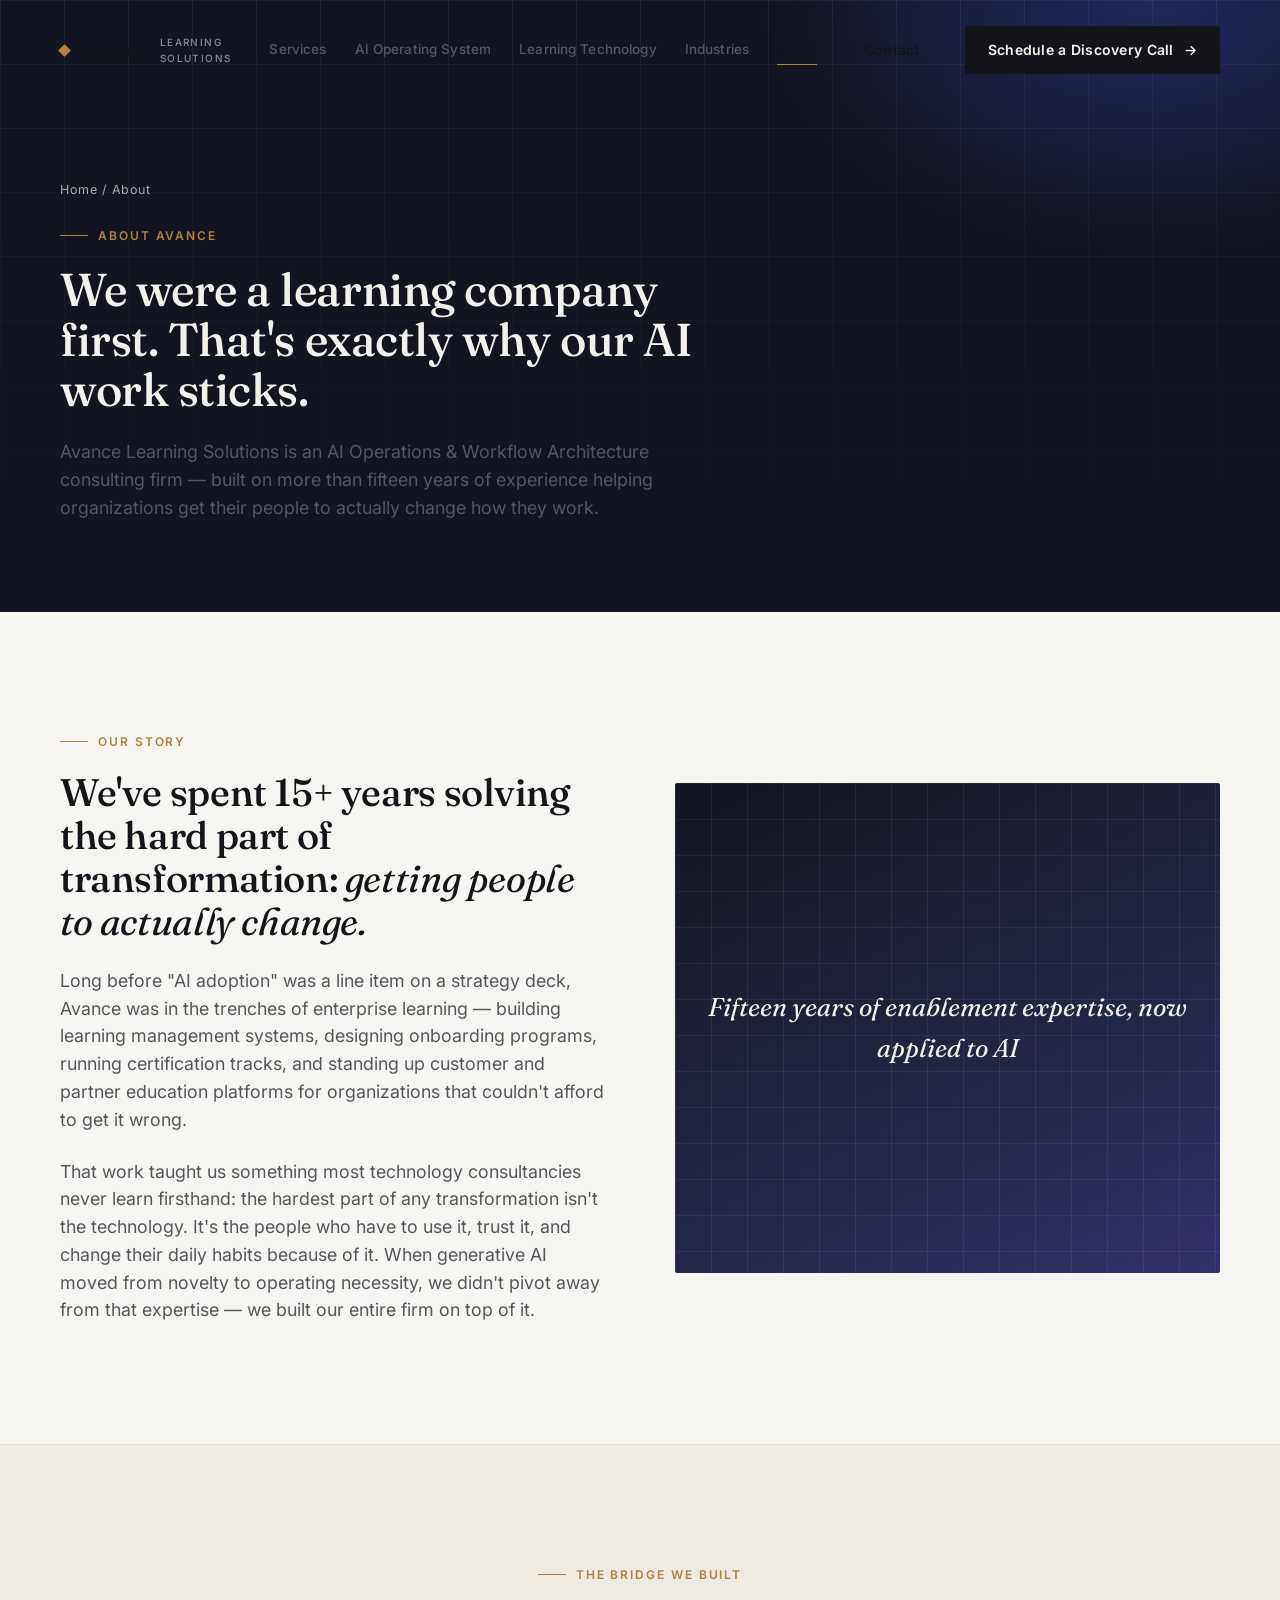
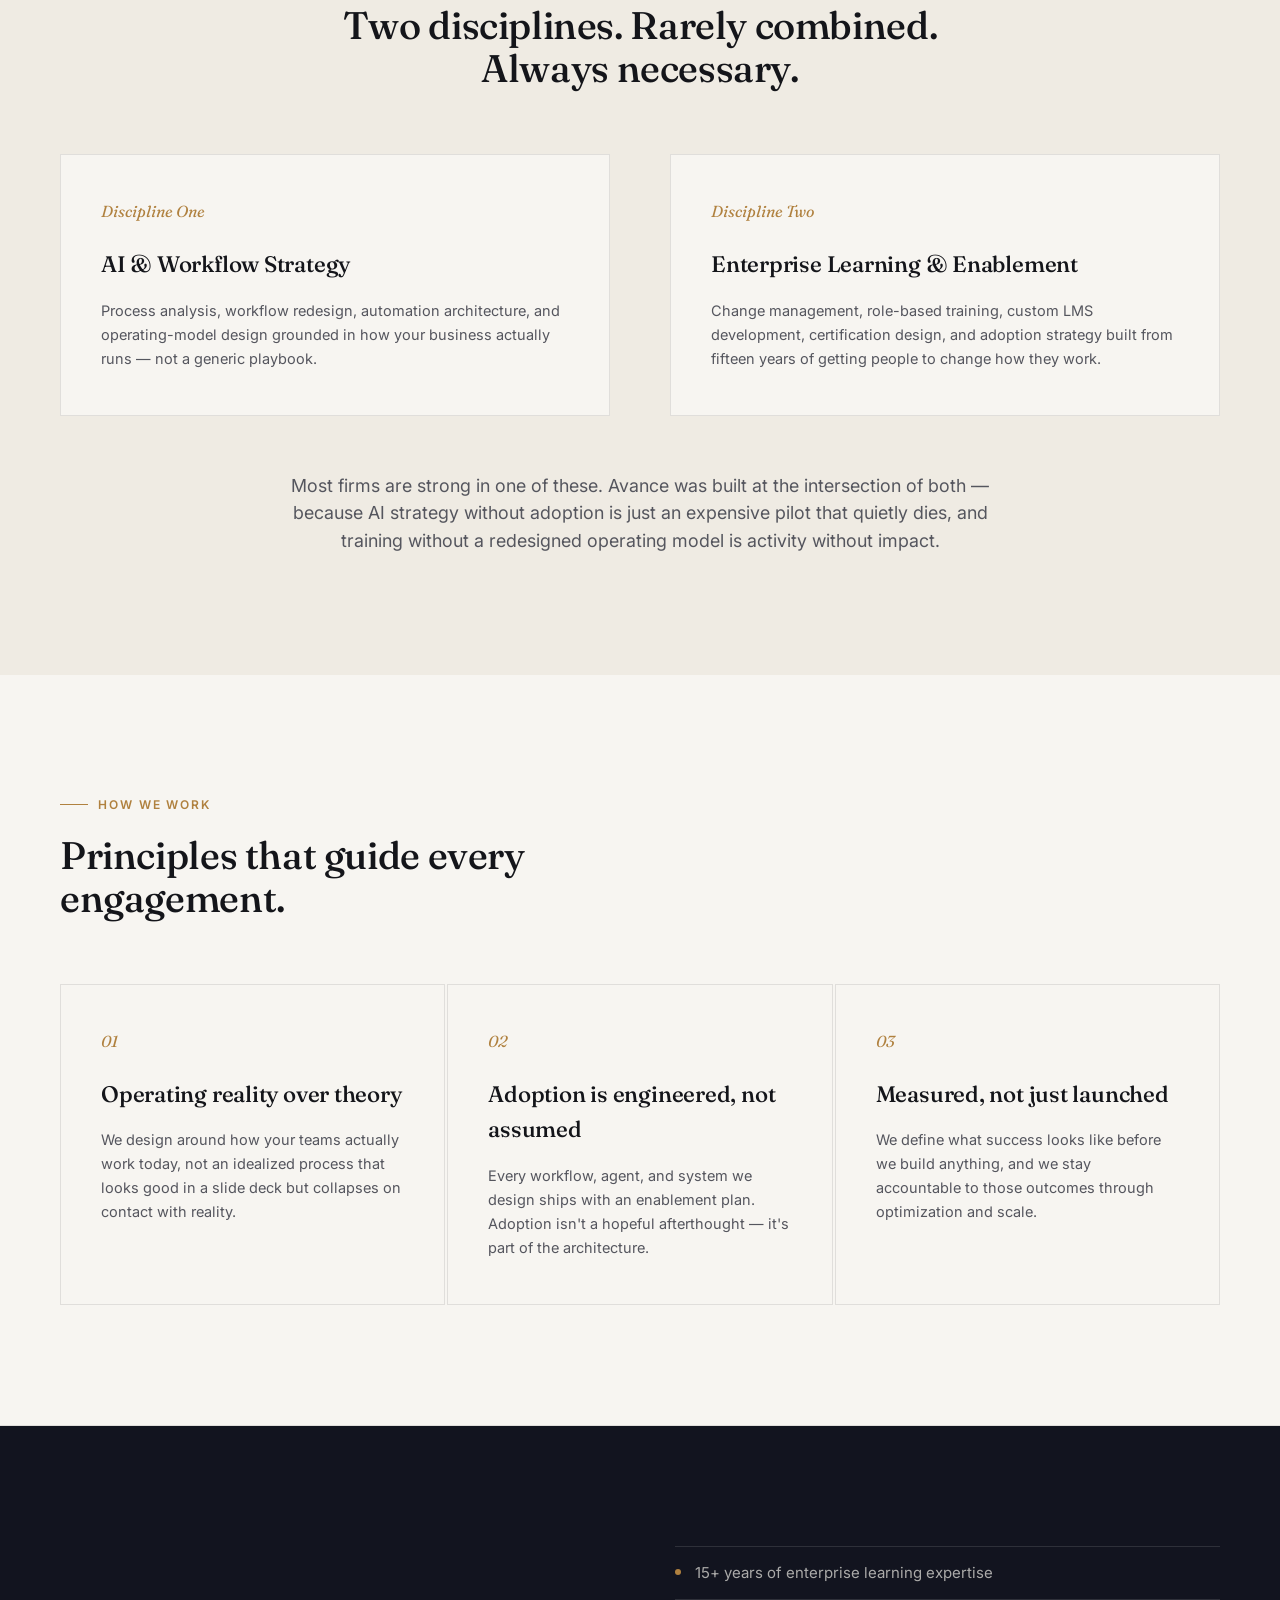
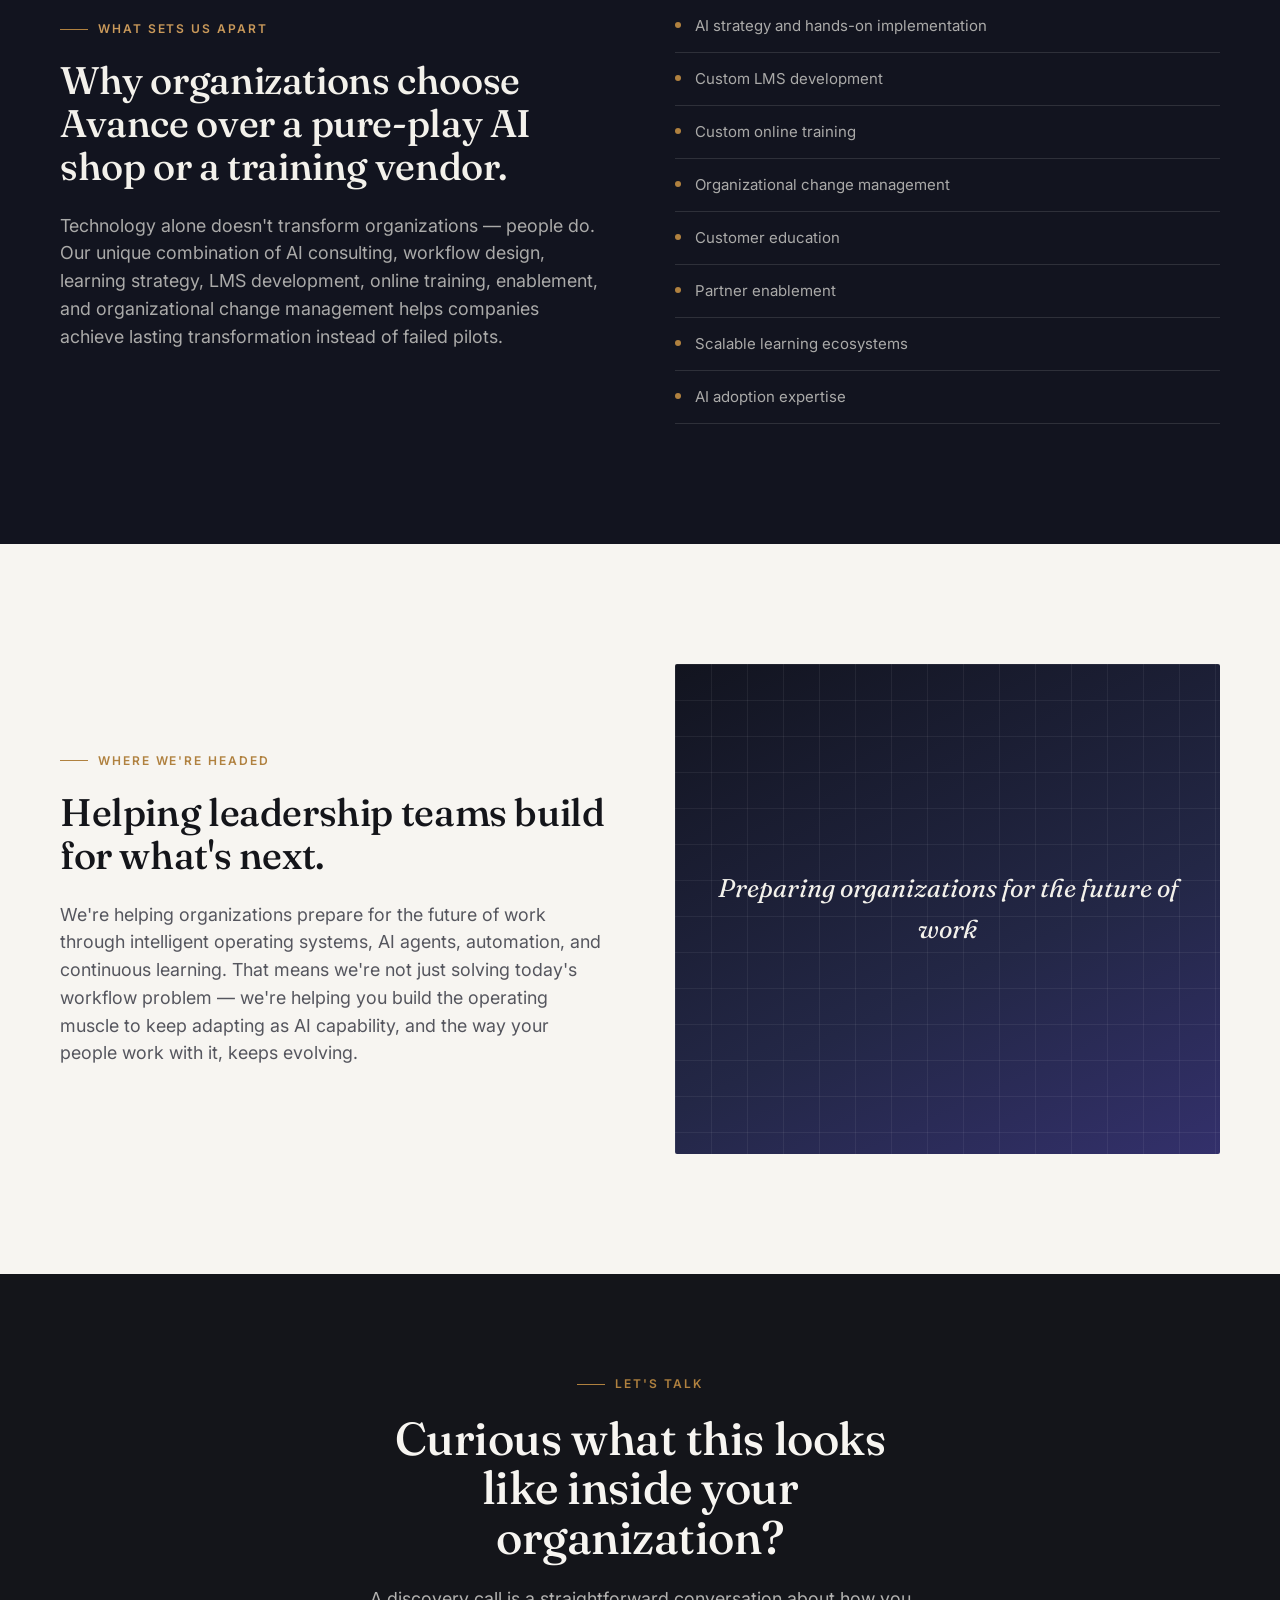
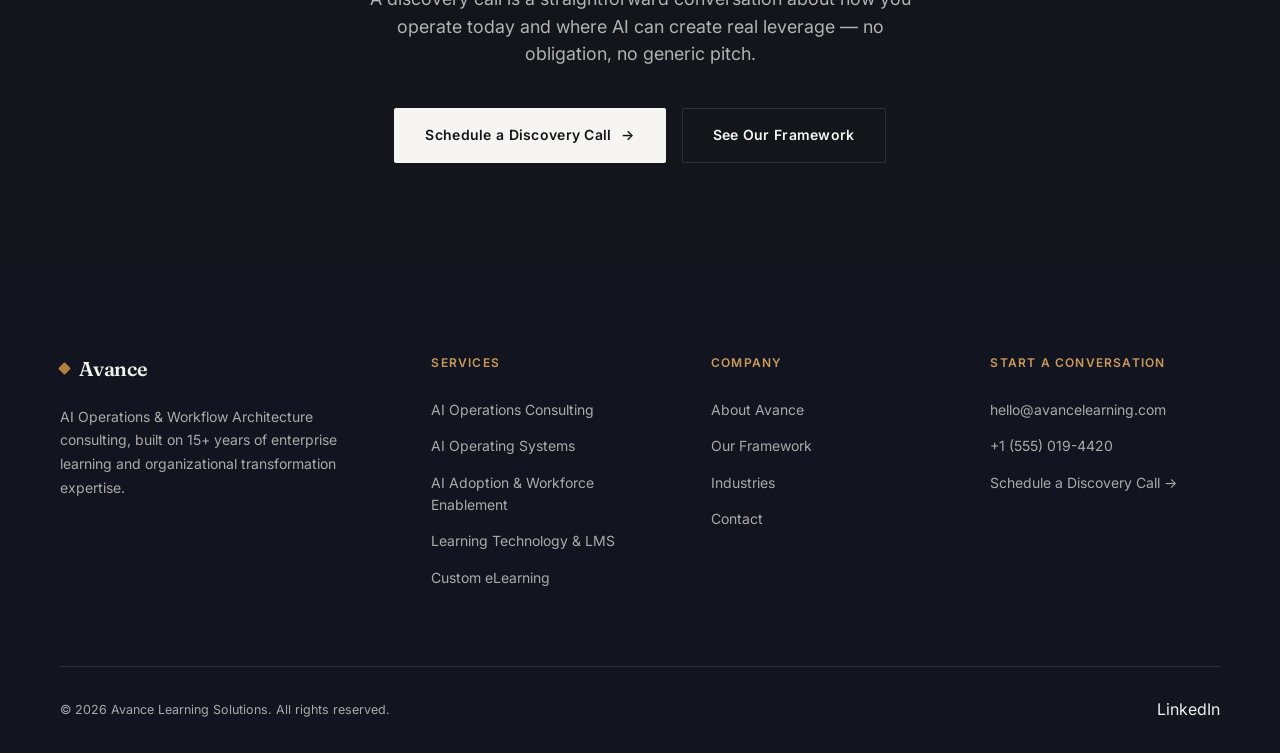
==== about.html @ 00c5527d "Add files via upload" ====
<head>
<meta charset="UTF-8">
<meta name="viewport" content="width=device-width, initial-scale=1.0">
<title>About Avance — AI Operations Built on 15+ Years of Enterprise Learning</title>
<meta name="description" content="Avance Learning Solutions was built at the intersection of AI strategy and enterprise learning. Learn why that combination matters, and how we work.">
<link rel="icon" href="assets/favicon.svg" type="image/svg+xml">
<link rel="stylesheet" href="css/style.css">
</head>
<body>

<header class="site-header">
  <div class="wrap header-row">
    <a href="index.html" class="logo"><span class="logo-mark"></span>Avance<span class="logo-sub">Learning Solutions</span></a>
    <nav class="main-nav">
      <a href="services.html">Services</a>
      <a href="ai-operating-system.html">AI Operating System</a>
      <a href="learning-technology-lms.html">Learning Technology</a>
      <a href="industries.html">Industries</a>
      <a href="about.html">About</a>
    </nav>
    <div class="header-actions">
      <a href="contact.html" class="btn btn-ghost">Contact</a>
      <a href="contact.html" class="btn btn-primary">Schedule a Discovery Call <span class="btn-arrow">→</span></a>
    </div>
    <button class="nav-toggle" aria-label="Menu"><span></span><span></span><span></span></button>
  </div>
</header>

<div class="mobile-nav">
  <nav>
    <a href="services.html">Services</a>
    <a href="ai-operating-system.html">AI Operating System</a>
    <a href="learning-technology-lms.html">Learning Technology</a>
    <a href="custom-elearning.html">Custom eLearning</a>
    <a href="industries.html">Industries</a>
    <a href="about.html">About</a>
    <a href="contact.html">Contact</a>
  </nav>
  <div class="cta-row">
    <a href="contact.html" class="btn btn-primary">Schedule a Discovery Call →</a>
  </div>
</div>

<main>

  <section class="page-hero">
    <div class="hero-grid"></div>
    <div class="wrap">
      <div class="breadcrumb"><a href="index.html">Home</a> / About</div>
      <div class="eyebrow">About Avance</div>
      <h1 class="type-h1">We were a learning company first. That's exactly why our AI work sticks.</h1>
      <p class="type-lead">Avance Learning Solutions is an AI Operations &amp; Workflow Architecture consulting firm — built on more than fifteen years of experience helping organizations get their people to actually change how they work.</p>
    </div>
  </section>

  <section class="section-pad">
    <div class="wrap">
      <div class="feature-row">
        <div data-reveal>
          <div class="eyebrow">Our Story</div>
          <h2 class="type-h2">We've spent 15+ years solving the hard part of transformation: <em>getting people to actually change.</em></h2>
          <p class="type-lead mt-24">Long before "AI adoption" was a line item on a strategy deck, Avance was in the trenches of enterprise learning — building learning management systems, designing onboarding programs, running certification tracks, and standing up customer and partner education platforms for organizations that couldn't afford to get it wrong.</p>
          <p class="type-lead mt-24">That work taught us something most technology consultancies never learn firsthand: the hardest part of any transformation isn't the technology. It's the people who have to use it, trust it, and change their daily habits because of it. When generative AI moved from novelty to operating necessity, we didn't pivot away from that expertise — we built our entire firm on top of it.</p>
        </div>
        <div data-reveal>
          <div class="fr-visual"><span class="fr-tag">Fifteen years of enablement expertise, now applied to AI</span></div>
        </div>
      </div>
    </div>
  </section>

  <hr class="divider">

  <section class="section-pad bg-alt">
    <div class="wrap">
      <div class="sec-head center mx-auto" data-reveal>
        <div class="eyebrow" style="justify-content:center;">The Bridge We Built</div>
        <h2 class="type-h2">Two disciplines. Rarely combined. Always necessary.</h2>
      </div>
      <div class="grid-2" data-reveal>
        <div class="service-card">
          <div class="card-num">Discipline One</div>
          <h3>AI &amp; Workflow Strategy</h3>
          <p>Process analysis, workflow redesign, automation architecture, and operating-model design grounded in how your business actually runs — not a generic playbook.</p>
        </div>
        <div class="service-card">
          <div class="card-num">Discipline Two</div>
          <h3>Enterprise Learning &amp; Enablement</h3>
          <p>Change management, role-based training, custom LMS development, certification design, and adoption strategy built from fifteen years of getting people to change how they work.</p>
        </div>
      </div>
      <p class="type-lead center mx-auto mt-56 max-64" data-reveal>Most firms are strong in one of these. Avance was built at the intersection of both — because AI strategy without adoption is just an expensive pilot that quietly dies, and training without a redesigned operating model is activity without impact.</p>
    </div>
  </section>

  <section class="section-pad">
    <div class="wrap">
      <div class="sec-head" data-reveal>
        <div class="eyebrow">How We Work</div>
        <h2 class="type-h2">Principles that guide every engagement.</h2>
      </div>
      <div class="grid-3" data-reveal-group>
        <div class="service-card" data-reveal><div class="card-num">01</div><h3>Operating reality over theory</h3><p>We design around how your teams actually work today, not an idealized process that looks good in a slide deck but collapses on contact with reality.</p></div>
        <div class="service-card" data-reveal><div class="card-num">02</div><h3>Adoption is engineered, not assumed</h3><p>Every workflow, agent, and system we design ships with an enablement plan. Adoption isn't a hopeful afterthought — it's part of the architecture.</p></div>
        <div class="service-card" data-reveal><div class="card-num">03</div><h3>Measured, not just launched</h3><p>We define what success looks like before we build anything, and we stay accountable to those outcomes through optimization and scale.</p></div>
      </div>
    </div>
  </section>

  <hr class="divider">

  <section class="section-pad bg-navy on-navy">
    <div class="wrap">
      <div class="feature-row">
        <div data-reveal>
          <div class="eyebrow">What Sets Us Apart</div>
          <h2 class="type-h2">Why organizations choose Avance over a pure-play AI shop or a training vendor.</h2>
          <p class="type-lead mt-24">Technology alone doesn't transform organizations — people do. Our unique combination of AI consulting, workflow design, learning strategy, LMS development, online training, enablement, and organizational change management helps companies achieve lasting transformation instead of failed pilots.</p>
        </div>
        <div data-reveal>
          <ul class="check-list">
            <li><span class="dot"></span>15+ years of enterprise learning expertise</li>
            <li><span class="dot"></span>AI strategy and hands-on implementation</li>
            <li><span class="dot"></span>Custom LMS development</li>
            <li><span class="dot"></span>Custom online training</li>
            <li><span class="dot"></span>Organizational change management</li>
            <li><span class="dot"></span>Customer education</li>
            <li><span class="dot"></span>Partner enablement</li>
            <li><span class="dot"></span>Scalable learning ecosystems</li>
            <li><span class="dot"></span>AI adoption expertise</li>
          </ul>
        </div>
      </div>
    </div>
  </section>

  <section class="section-pad">
    <div class="wrap">
      <div class="feature-row reverse">
        <div class="fr-visual" data-reveal><span class="fr-tag">Preparing organizations for the future of work</span></div>
        <div data-reveal>
          <div class="eyebrow">Where We're Headed</div>
          <h2 class="type-h2">Helping leadership teams build for what's next.</h2>
          <p class="type-lead mt-24">We're helping organizations prepare for the future of work through intelligent operating systems, AI agents, automation, and continuous learning. That means we're not just solving today's workflow problem — we're helping you build the operating muscle to keep adapting as AI capability, and the way your people work with it, keeps evolving.</p>
        </div>
      </div>
    </div>
  </section>

  <section class="cta-band" data-reveal>
    <div class="wrap">
      <div class="eyebrow" style="justify-content:center;">Let's Talk</div>
      <h2 class="type-h1">Curious what this looks like inside your organization?</h2>
      <p class="type-lead">A discovery call is a straightforward conversation about how you operate today and where AI can create real leverage — no obligation, no generic pitch.</p>
      <div class="cta-row">
        <a href="contact.html" class="btn btn-primary">Schedule a Discovery Call <span class="btn-arrow">→</span></a>
        <a href="ai-operating-system.html" class="btn btn-ghost">See Our Framework</a>
      </div>
    </div>
  </section>

</main>

<footer class="site-footer">
  <div class="wrap">
    <div class="footer-top">
      <div class="footer-brand">
        <a href="index.html" class="logo"><span class="logo-mark"></span>Avance</a>
        <p>AI Operations &amp; Workflow Architecture consulting, built on 15+ years of enterprise learning and organizational transformation expertise.</p>
      </div>
      <div class="footer-col">
        <h4>Services</h4>
        <a href="services.html#ai-operations">AI Operations Consulting</a>
        <a href="ai-operating-system.html">AI Operating Systems</a>
        <a href="services.html#adoption">AI Adoption &amp; Workforce Enablement</a>
        <a href="learning-technology-lms.html">Learning Technology &amp; LMS</a>
        <a href="custom-elearning.html">Custom eLearning</a>
      </div>
      <div class="footer-col">
        <h4>Company</h4>
        <a href="about.html">About Avance</a>
        <a href="ai-operating-system.html">Our Framework</a>
        <a href="industries.html">Industries</a>
        <a href="contact.html">Contact</a>
      </div>
      <div class="footer-col">
        <h4>Start a Conversation</h4>
        <p>hello@avancelearning.com</p>
        <p>+1 (555) 019-4420</p>
        <a href="contact.html">Schedule a Discovery Call →</a>
      </div>
    </div>
    <div class="footer-bottom">
      <span>© <span data-year></span> Avance Learning Solutions. All rights reserved.</span>
      <div class="footer-social">
        <a href="#">LinkedIn</a>
      </div>
    </div>
  </div>
</footer>
<script src="js/main.js"></script>
</body>
</html>
---- css/style.css ----
/* ===========================================================
   AVANCE LEARNING SOLUTIONS — Design System
   =========================================================== */

@import url('https://fonts.googleapis.com/css2?family=Fraunces:ital,opsz,wght@0,9..144,300;0,9..144,400;0,9..144,500;0,9..144,600;1,9..144,400;1,9..144,500&family=Inter:wght@300;400;500;600;700;800&display=swap');

:root{
  --paper:#F7F5F1;
  --paper-alt:#EFEBE3;
  --paper-line: rgba(20,21,26,0.10);
  --ink:#14151A;
  --ink-soft:#55565E;
  --ink-faint:#8A8B92;
  --navy:#12141F;
  --navy-alt:#1A1D2C;
  --navy-line: rgba(247,245,241,0.12);
  --accent:#3A4EE0;
  --accent-soft:#E7E9FB;
  --gold:#B0813F;
  --gold-bright:#C9995A;
  --on-navy:#F3F1EB;
  --on-navy-soft: rgba(243,241,235,0.68);
  --radius:2px;
  --container: 1240px;
  --ease: cubic-bezier(.16,.8,.24,1);
}

*,*::before,*::after{ box-sizing:border-box; }
html{ scroll-behavior:smooth; }
body{
  margin:0;
  background:var(--paper);
  color:var(--ink);
  font-family:'Inter',-apple-system,BlinkMacSystemFont,sans-serif;
  font-weight:400;
  line-height:1.6;
  -webkit-font-smoothing:antialiased;
  overflow-x:hidden;
}
img{ max-width:100%; display:block; }
a{ color:inherit; text-decoration:none; }
ul{ margin:0; padding:0; list-style:none; }
h1,h2,h3,h4{ margin:0; font-family:'Fraunces',serif; font-weight:500; letter-spacing:-0.01em; color:var(--ink); }
p{ margin:0; }
button{ font-family:inherit; cursor:pointer; }

.on-navy h1, .on-navy h2, .on-navy h3, .on-navy p, .on-navy span, .on-navy li { color: var(--on-navy); }

/* ---------- Layout helpers ---------- */
.wrap{
  max-width:var(--container);
  margin:0 auto;
  padding:0 40px;
}
section{ position:relative; }
.section-pad{ padding:120px 0; }
.section-pad-sm{ padding:80px 0; }
@media(max-width:900px){
  .wrap{ padding:0 24px; }
  .section-pad{ padding:80px 0; }
  .section-pad-sm{ padding:56px 0; }
}

.bg-navy{ background:var(--navy); color:var(--on-navy); }
.bg-alt{ background:var(--paper-alt); }

.eyebrow{
  display:inline-flex;
  align-items:center;
  gap:10px;
  font-size:12px;
  font-weight:600;
  letter-spacing:0.16em;
  text-transform:uppercase;
  color:var(--gold);
  margin-bottom:20px;
}
.eyebrow::before{
  content:'';
  width:28px;
  height:1px;
  background:var(--gold);
}
.on-navy .eyebrow{ color:var(--gold-bright); }

.type-hero{ font-size:clamp(2.6rem, 5.4vw, 5.1rem); line-height:1.04; font-weight:500; letter-spacing:-0.02em; }
.type-h1{ font-size:clamp(2.2rem, 3.6vw, 3.6rem); line-height:1.08; }
.type-h2{ font-size:clamp(1.9rem, 3vw, 2.9rem); line-height:1.12; }
.type-h3{ font-size:clamp(1.3rem, 1.7vw, 1.6rem); line-height:1.25; }
.type-lead{ font-size:clamp(1.1rem, 1.4vw, 1.35rem); line-height:1.55; color:var(--ink-soft); font-weight:400; }
.on-navy .type-lead{ color:var(--on-navy-soft); }
em, .italic{ font-style:italic; font-family:'Fraunces',serif; font-weight:400; }

.max-56{ max-width:56ch; }
.max-64{ max-width:64ch; }
.max-72{ max-width:72ch; }

/* ---------- Buttons ---------- */
.btn{
  display:inline-flex;
  align-items:center;
  gap:10px;
  padding:15px 30px;
  font-size:14px;
  font-weight:600;
  letter-spacing:0.02em;
  border-radius:var(--radius);
  border:1px solid transparent;
  transition:all .35s var(--ease);
  white-space:nowrap;
}
.btn-primary{ background:var(--ink); color:var(--paper); }
.btn-primary:hover{ background:var(--accent); transform:translateY(-2px); }
.on-navy .btn-primary{ background:var(--on-navy); color:var(--navy); }
.on-navy .btn-primary:hover{ background:var(--gold-bright); color:var(--navy); }

.btn-ghost{ background:transparent; border:1px solid var(--paper-line); color:var(--ink); }
.btn-ghost:hover{ border-color:var(--ink); transform:translateY(-2px); }
.on-navy .btn-ghost{ border-color:var(--navy-line); color:var(--on-navy); }
.on-navy .btn-ghost:hover{ border-color:var(--on-navy); }

.btn-arrow{ transition:transform .35s var(--ease); }
.btn:hover .btn-arrow{ transform:translateX(4px); }

.cta-row{ display:flex; gap:16px; flex-wrap:wrap; align-items:center; }

/* ---------- Header ---------- */
.site-header{
  position:fixed; top:0; left:0; right:0; z-index:1100;
  padding:26px 0;
  transition:all .4s var(--ease);
  border-bottom:1px solid transparent;
}
.site-header.is-scrolled{
  padding:16px 0;
  background:rgba(247,245,241,0.86);
  backdrop-filter:blur(14px);
  -webkit-backdrop-filter:blur(14px);
  border-bottom:1px solid var(--paper-line);
}
.header-row{ display:flex; align-items:center; justify-content:space-between; gap:24px; }
.logo{ display:flex; align-items:center; gap:10px; font-family:'Fraunces',serif; font-size:20px; font-weight:600; letter-spacing:-0.01em; }
.logo-mark{ width:9px; height:9px; background:var(--gold); border-radius:1px; transform:rotate(45deg); flex:none; }
.logo-sub{ font-family:'Inter',sans-serif; font-weight:500; font-size:10px; letter-spacing:0.14em; text-transform:uppercase; color:var(--ink-faint); margin-left:2px; }

.main-nav{ display:flex; align-items:center; gap:28px; }
.main-nav a{ font-size:13.5px; font-weight:500; color:var(--ink-soft); letter-spacing:0.01em; position:relative; padding:4px 0; white-space:nowrap; }
.main-nav a:hover, .main-nav a.active{ color:var(--ink); }
.main-nav a::after{
  content:''; position:absolute; left:0; right:0; bottom:0; height:1px; background:var(--gold);
  transform:scaleX(0); transform-origin:right; transition:transform .3s var(--ease);
}
.main-nav a:hover::after, .main-nav a.active::after{ transform:scaleX(1); transform-origin:left; }
.header-actions{ display:flex; align-items:center; gap:22px; }
.header-actions .btn{ padding:12px 22px; }

.nav-toggle{ display:none; flex-direction:column; gap:5px; background:none; border:none; padding:8px; position:relative; z-index:1100; }
.nav-toggle span{ width:22px; height:1.5px; background:var(--ink); transition:all .3s var(--ease); }
.nav-toggle.is-active span:nth-child(1){ transform:translateY(6.5px) rotate(45deg); }
.nav-toggle.is-active span:nth-child(2){ opacity:0; }
.nav-toggle.is-active span:nth-child(3){ transform:translateY(-6.5px) rotate(-45deg); }

.mobile-nav{
  position:fixed; inset:0; background:var(--paper); z-index:1050;
  display:flex; flex-direction:column; justify-content:flex-start; padding:110px 40px 40px;
  overflow-y:auto;
  transform:translateY(-100%); transition:transform .45s var(--ease);
}
.mobile-nav.is-open{ transform:translateY(0); }
.mobile-nav nav{ display:flex; flex-direction:column; }
.mobile-nav a{ display:block; font-family:'Fraunces',serif; font-size:1.9rem; padding:14px 0; border-bottom:1px solid var(--paper-line); }
.mobile-nav .cta-row{ margin-top:30px; }
.mobile-nav .cta-row .btn{ white-space:normal; width:100%; justify-content:center; text-align:center; }

@media(max-width:960px){
  .main-nav, .header-actions{ display:none; }
  .nav-toggle{ display:flex; }
}

/* ---------- Hero ---------- */
.hero{
  background:var(--navy);
  color:var(--on-navy);
  padding:200px 0 130px;
  position:relative;
  overflow:hidden;
}
.hero::before{
  content:'';
  position:absolute; inset:0;
  background:
    radial-gradient(700px 500px at 85% -10%, rgba(58,78,224,0.35), transparent 60%),
    radial-gradient(600px 400px at 10% 110%, rgba(176,129,63,0.20), transparent 60%);
  pointer-events:none;
}
.hero-grid{
  position:absolute; inset:0; opacity:0.5;
  background-image:linear-gradient(var(--navy-line) 1px, transparent 1px), linear-gradient(90deg, var(--navy-line) 1px, transparent 1px);
  background-size:64px 64px;
  mask-image:linear-gradient(to bottom, black, transparent 85%);
  pointer-events:none;
}
.hero-inner{ position:relative; z-index:2; }
.hero h1{ color:var(--on-navy); max-width:16ch; }
.hero .type-lead{ margin-top:28px; max-width:58ch; }
.hero .cta-row{ margin-top:44px; }

.hero-stats{
  margin-top:100px;
  display:grid;
  grid-template-columns:repeat(4,1fr);
  border-top:1px solid var(--navy-line);
  padding-top:36px;
  gap:24px;
  position:relative; z-index:2;
}
.hero-stat .num{ font-family:'Fraunces',serif; font-size:2.1rem; color:var(--on-navy); }
.hero-stat .label{ font-size:12.5px; color:var(--on-navy-soft); margin-top:6px; letter-spacing:0.02em; }
@media(max-width:800px){
  .hero{ padding:150px 0 90px; }
  .hero-stats{ grid-template-columns:repeat(2,1fr); row-gap:30px; }
}

/* ---------- Cards / Grids ---------- */
.grid-2{ display:grid; grid-template-columns:1fr 1fr; gap:60px; }
.grid-3{ display:grid; grid-template-columns:repeat(3,1fr); gap:2px; }
.grid-2-cols{ display:grid; grid-template-columns:repeat(2,1fr); gap:2px; }
@media(max-width:900px){
  .grid-2{ grid-template-columns:1fr; gap:40px; }
  .grid-3{ grid-template-columns:1fr; }
  .grid-2-cols{ grid-template-columns:1fr; }
}

.service-card{
  background:var(--paper);
  border:1px solid var(--paper-line);
  padding:44px 40px;
  transition:all .4s var(--ease);
  display:flex; flex-direction:column; height:100%;
}
.service-card:hover{ background:var(--ink); }
.service-card:hover *{ color:var(--paper) !important; }
.service-card:hover .card-num{ color:var(--gold-bright) !important; }
.service-card .card-num{ font-family:'Fraunces',serif; font-style:italic; color:var(--gold); font-size:1rem; }
.service-card h3{ margin-top:22px; font-size:1.4rem; }
.service-card p{ margin-top:16px; color:var(--ink-soft); font-size:14.5px; line-height:1.65; flex:1; }
.service-card .card-link{ margin-top:26px; font-size:13px; font-weight:600; display:inline-flex; align-items:center; gap:8px; letter-spacing:0.02em; }
.service-card:hover p{ color:var(--on-navy-soft) !important; }

/* ---------- Framework / stepper ---------- */
.framework-list{ margin-top:70px; border-top:1px solid var(--navy-line); }
.framework-item{
  display:grid; grid-template-columns:110px 1fr 1fr; gap:40px;
  padding:38px 0; border-bottom:1px solid var(--navy-line);
  align-items:start;
}
.framework-item .fi-num{ font-family:'Fraunces',serif; font-style:italic; font-size:1.4rem; color:var(--gold-bright); }
.framework-item .fi-name{ font-size:1.5rem; }
.framework-item .fi-desc{ color:var(--on-navy-soft); font-size:14.5px; line-height:1.7; }
@media(max-width:820px){
  .framework-item{ grid-template-columns:1fr; gap:10px; }
}

/* ---------- Stat / feature rows ---------- */
.feature-row{
  display:grid; grid-template-columns:1fr 1fr; gap:70px; align-items:center;
}
@media(max-width:900px){ .feature-row{ grid-template-columns:1fr; gap:36px; } }
.feature-row.reverse .fr-visual{ order:2; }
.check-list li{ display:flex; gap:14px; padding:14px 0; border-top:1px solid var(--paper-line); font-size:15px; color:var(--ink-soft); }
.check-list li:last-child{ border-bottom:1px solid var(--paper-line); }
.check-list li .dot{ flex:none; width:6px; height:6px; margin-top:8px; background:var(--gold); border-radius:50%; }
.on-navy .check-list li{ border-color:var(--navy-line); color:var(--on-navy-soft); }

.fr-visual{
  aspect-ratio:1/0.9;
  background:linear-gradient(155deg, var(--navy) 0%, #232746 60%, #33306b 100%);
  border-radius:2px;
  position:relative;
  overflow:hidden;
  display:flex; align-items:center; justify-content:center;
}
.fr-visual::before{
  content:''; position:absolute; inset:0;
  background-image:linear-gradient(rgba(255,255,255,0.06) 1px, transparent 1px), linear-gradient(90deg, rgba(255,255,255,0.06) 1px, transparent 1px);
  background-size:36px 36px;
}
.fr-visual .fr-tag{ position:relative; font-family:'Fraunces',serif; font-style:italic; color:var(--on-navy); font-size:1.6rem; text-align:center; padding:0 20px; }

/* ---------- Industries ---------- */
.industry-grid{ display:grid; grid-template-columns:repeat(3,1fr); border-top:1px solid var(--paper-line); border-left:1px solid var(--paper-line); }
.industry-cell{
  border-right:1px solid var(--paper-line); border-bottom:1px solid var(--paper-line);
  padding:38px 32px; transition:background .3s var(--ease);
  min-height:150px; display:flex; flex-direction:column; justify-content:space-between;
}
.industry-cell:hover{ background:var(--paper-alt); }
.industry-grid.is-detailed .industry-cell{ min-height:190px; }
.industry-cell .i-num{ font-size:11px; color:var(--ink-faint); letter-spacing:0.08em; }
.industry-cell h3{ font-size:1.2rem; margin-top:20px; }
@media(max-width:900px){ .industry-grid{ grid-template-columns:repeat(2,1fr); } }
@media(max-width:560px){ .industry-grid{ grid-template-columns:1fr; } }

/* ---------- Quote / statement ---------- */
.statement{ text-align:left; }
.statement .type-h1{ max-width:20ch; }

/* ---------- Logos / marquee-ish strip ---------- */
.strip{ display:flex; flex-wrap:wrap; gap:14px 40px; align-items:center; padding-top:40px; border-top:1px solid var(--paper-line); }
.strip span{ font-size:13px; color:var(--ink-faint); letter-spacing:0.03em; }

/* ---------- CTA band ---------- */
.cta-band{ padding:100px 0; background:var(--ink); color:var(--paper); text-align:center; }
.cta-band h2{ color:var(--paper); max-width:18ch; margin:0 auto; }
.cta-band .type-lead{ color:rgba(247,245,241,0.7); max-width:52ch; margin:22px auto 0; }
.cta-band .cta-row{ justify-content:center; margin-top:40px; }
.cta-band .btn-primary{ background:var(--paper); color:var(--ink); }
.cta-band .btn-primary:hover{ background:var(--gold-bright); color:var(--navy); }
.cta-band .btn-ghost{ border-color:var(--navy-line); color:var(--paper); }
.cta-band .btn-ghost:hover{ border-color:var(--paper); }

/* ---------- Footer ---------- */
.site-footer{ background:var(--navy); color:var(--on-navy); padding:90px 0 30px; }
.footer-top{ display:grid; grid-template-columns:1.4fr 1fr 1fr 1fr; gap:50px; padding-bottom:70px; border-bottom:1px solid var(--navy-line); }
.footer-brand .logo{ color:var(--on-navy); }
.footer-brand p{ margin-top:20px; color:var(--on-navy-soft); font-size:14px; max-width:34ch; line-height:1.7; }
.footer-col h4{ font-family:'Inter',sans-serif; font-size:12px; letter-spacing:0.1em; text-transform:uppercase; color:var(--gold-bright); font-weight:600; margin-bottom:20px; }
.footer-col a, .footer-col p{ display:block; font-size:14px; color:var(--on-navy-soft); padding:7px 0; transition:color .25s; }
.footer-col a:hover{ color:var(--on-navy); }
.footer-bottom{ display:flex; justify-content:space-between; align-items:center; padding-top:30px; flex-wrap:wrap; gap:14px; }
.footer-bottom span{ font-size:12.5px; color:var(--on-navy-soft); }
.footer-social{ display:flex; gap:18px; }
@media(max-width:860px){
  .footer-top{ grid-template-columns:1fr 1fr; gap:40px; }
  .footer-brand{ grid-column:1/-1; }
}

/* ---------- Page hero (interior pages) ---------- */
.page-hero{ background:var(--navy); color:var(--on-navy); padding:180px 0 90px; position:relative; overflow:hidden; }
.page-hero::before{
  content:''; position:absolute; inset:0;
  background:radial-gradient(650px 420px at 90% 0%, rgba(58,78,224,0.32), transparent 60%);
}
.page-hero .wrap{ position:relative; z-index:2; }
.page-hero .breadcrumb{ font-size:12.5px; color:var(--on-navy-soft); letter-spacing:0.04em; margin-bottom:26px; }
.page-hero .breadcrumb a:hover{ color:var(--on-navy); }
.page-hero h1{ color:var(--on-navy); max-width:22ch; }
.page-hero .type-lead{ margin-top:24px; max-width:60ch; }

/* ---------- Numbered detail blocks (used on deep-dive pages) ---------- */
.detail-block{ display:grid; grid-template-columns:90px 1fr; gap:32px; padding:44px 0; border-top:1px solid var(--paper-line); }
.detail-block:last-child{ border-bottom:1px solid var(--paper-line); }
.detail-block .db-num{ font-family:'Fraunces',serif; font-style:italic; font-size:1.5rem; color:var(--gold); }
.detail-block h3{ font-size:1.35rem; }
.detail-block p{ margin-top:14px; color:var(--ink-soft); max-width:70ch; }
@media(max-width:700px){ .detail-block{ grid-template-columns:1fr; gap:10px; } }

/* ---------- Pill tags ---------- */
.pill-row{ display:flex; flex-wrap:wrap; gap:10px; margin-top:28px; }
.pill{ font-size:12.5px; padding:9px 16px; border:1px solid var(--paper-line); border-radius:30px; color:var(--ink-soft); }
.on-navy .pill{ border-color:var(--navy-line); color:var(--on-navy-soft); }

/* ---------- Contact ---------- */
.contact-grid{ display:grid; grid-template-columns:1fr 1.1fr; gap:80px; }
@media(max-width:900px){ .contact-grid{ grid-template-columns:1fr; gap:50px; } }
.field{ margin-bottom:22px; }
.field label{ display:block; font-size:12.5px; font-weight:600; letter-spacing:0.03em; text-transform:uppercase; color:var(--ink-faint); margin-bottom:10px; }
.field input, .field select, .field textarea{
  width:100%; background:transparent; border:none; border-bottom:1px solid var(--paper-line);
  padding:12px 2px; font-family:'Inter',sans-serif; font-size:15px; color:var(--ink);
  transition:border-color .3s var(--ease);
}
.field input:focus, .field select:focus, .field textarea:focus{ outline:none; border-color:var(--ink); }
.field-row{ display:grid; grid-template-columns:1fr 1fr; gap:24px; }
@media(max-width:520px){ .field-row{ grid-template-columns:1fr; } }
.contact-info li{ display:flex; flex-direction:column; gap:6px; padding:22px 0; border-top:1px solid var(--paper-line); }
.contact-info li:last-child{ border-bottom:1px solid var(--paper-line); }
.contact-info .label{ font-size:11.5px; letter-spacing:0.08em; text-transform:uppercase; color:var(--ink-faint); }
.contact-info .value{ font-size:16px; font-family:'Fraunces',serif; }

/* ---------- Reveal animation ---------- */
[data-reveal]{ opacity:0; transform:translateY(24px); transition:opacity .8s var(--ease), transform .8s var(--ease); }
[data-reveal].is-visible{ opacity:1; transform:translateY(0); }
[data-reveal-group] > *{ transition-delay:calc(var(--i,0) * 90ms); }

/* ---------- Misc ---------- */
.divider{ height:1px; background:var(--paper-line); border:none; margin:0; }
.on-navy .divider{ background:var(--navy-line); }
.center{ text-align:center; }
.mx-auto{ margin-left:auto; margin-right:auto; }
.mt-8{ margin-top:8px;} .mt-16{ margin-top:16px;} .mt-24{ margin-top:24px;} .mt-32{ margin-top:32px;}
.mt-40{ margin-top:40px;} .mt-56{ margin-top:56px;} .mt-72{ margin-top:72px;} .mt-96{ margin-top:96px;}
.sec-head{ max-width:640px; margin-bottom:64px; }
.sec-head.center{ margin-left:auto; margin-right:auto; }
.flex-between{ display:flex; justify-content:space-between; align-items:flex-end; gap:30px; flex-wrap:wrap; }
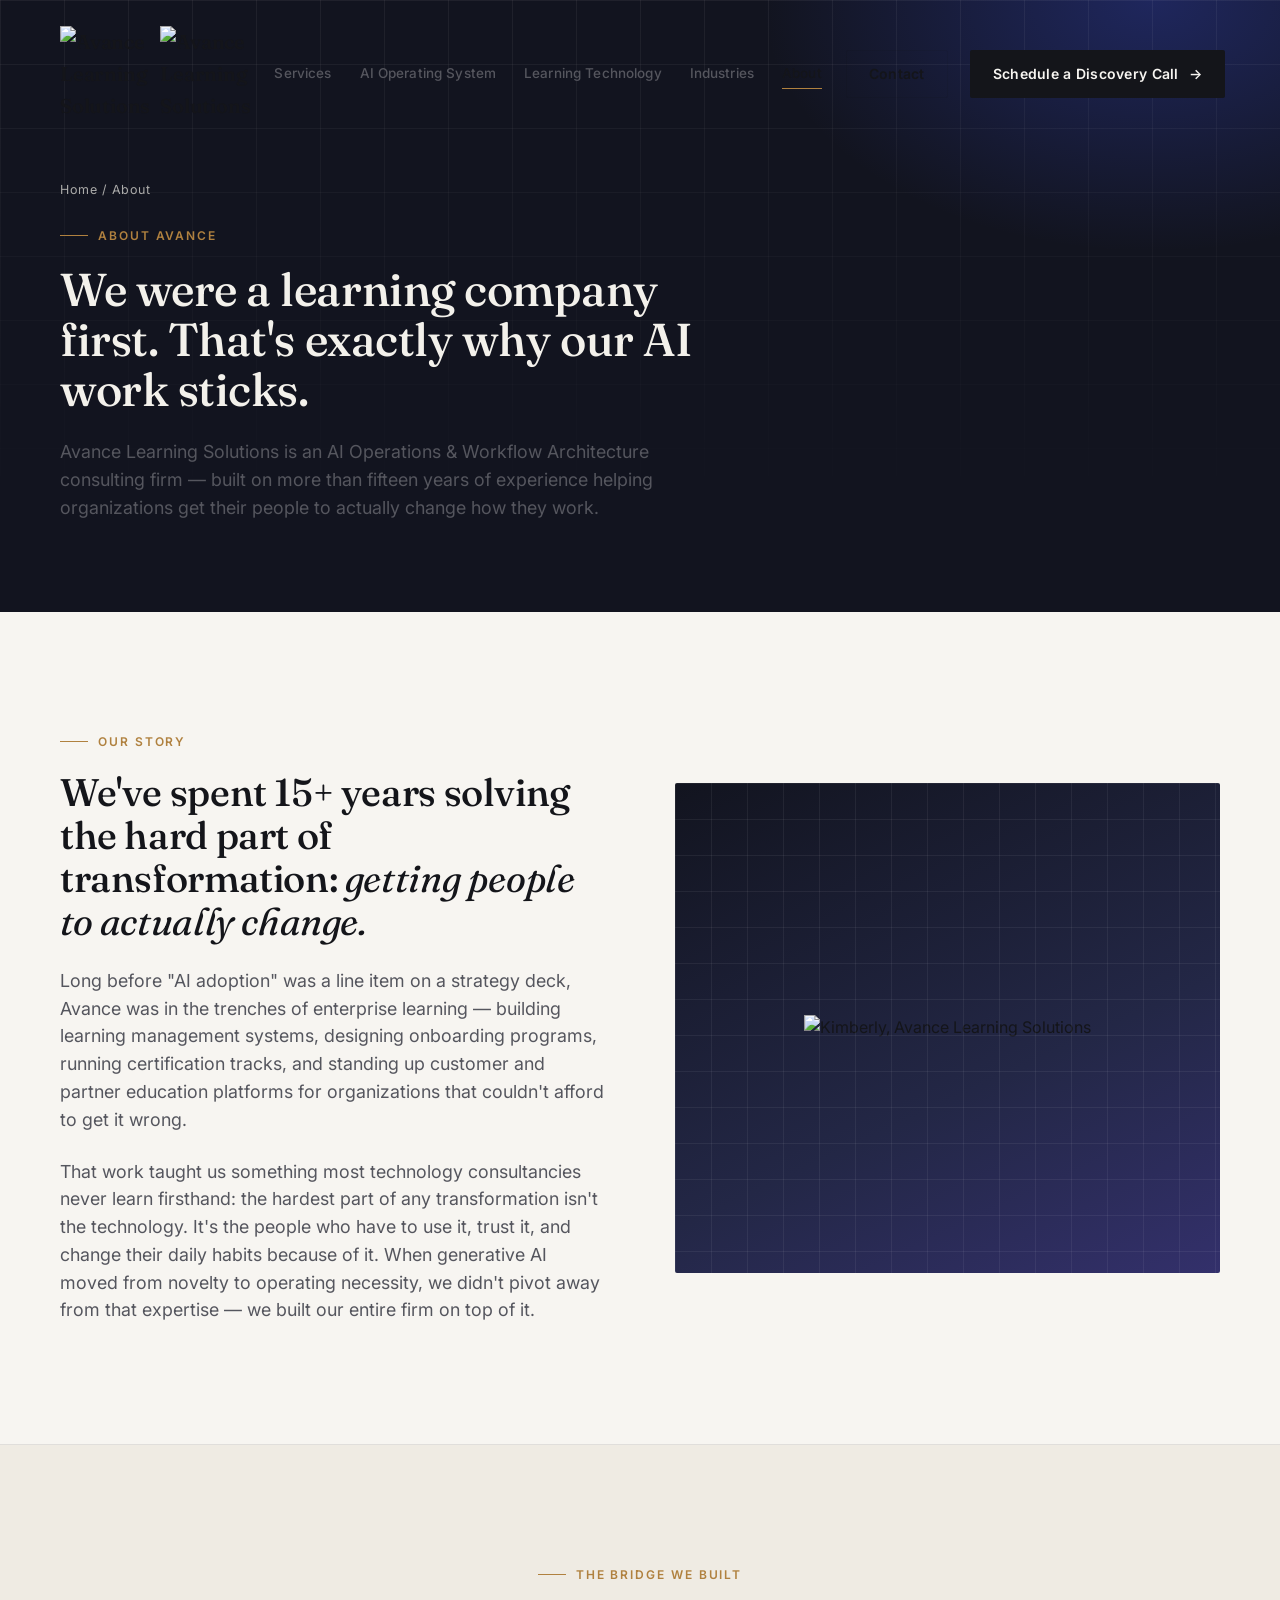
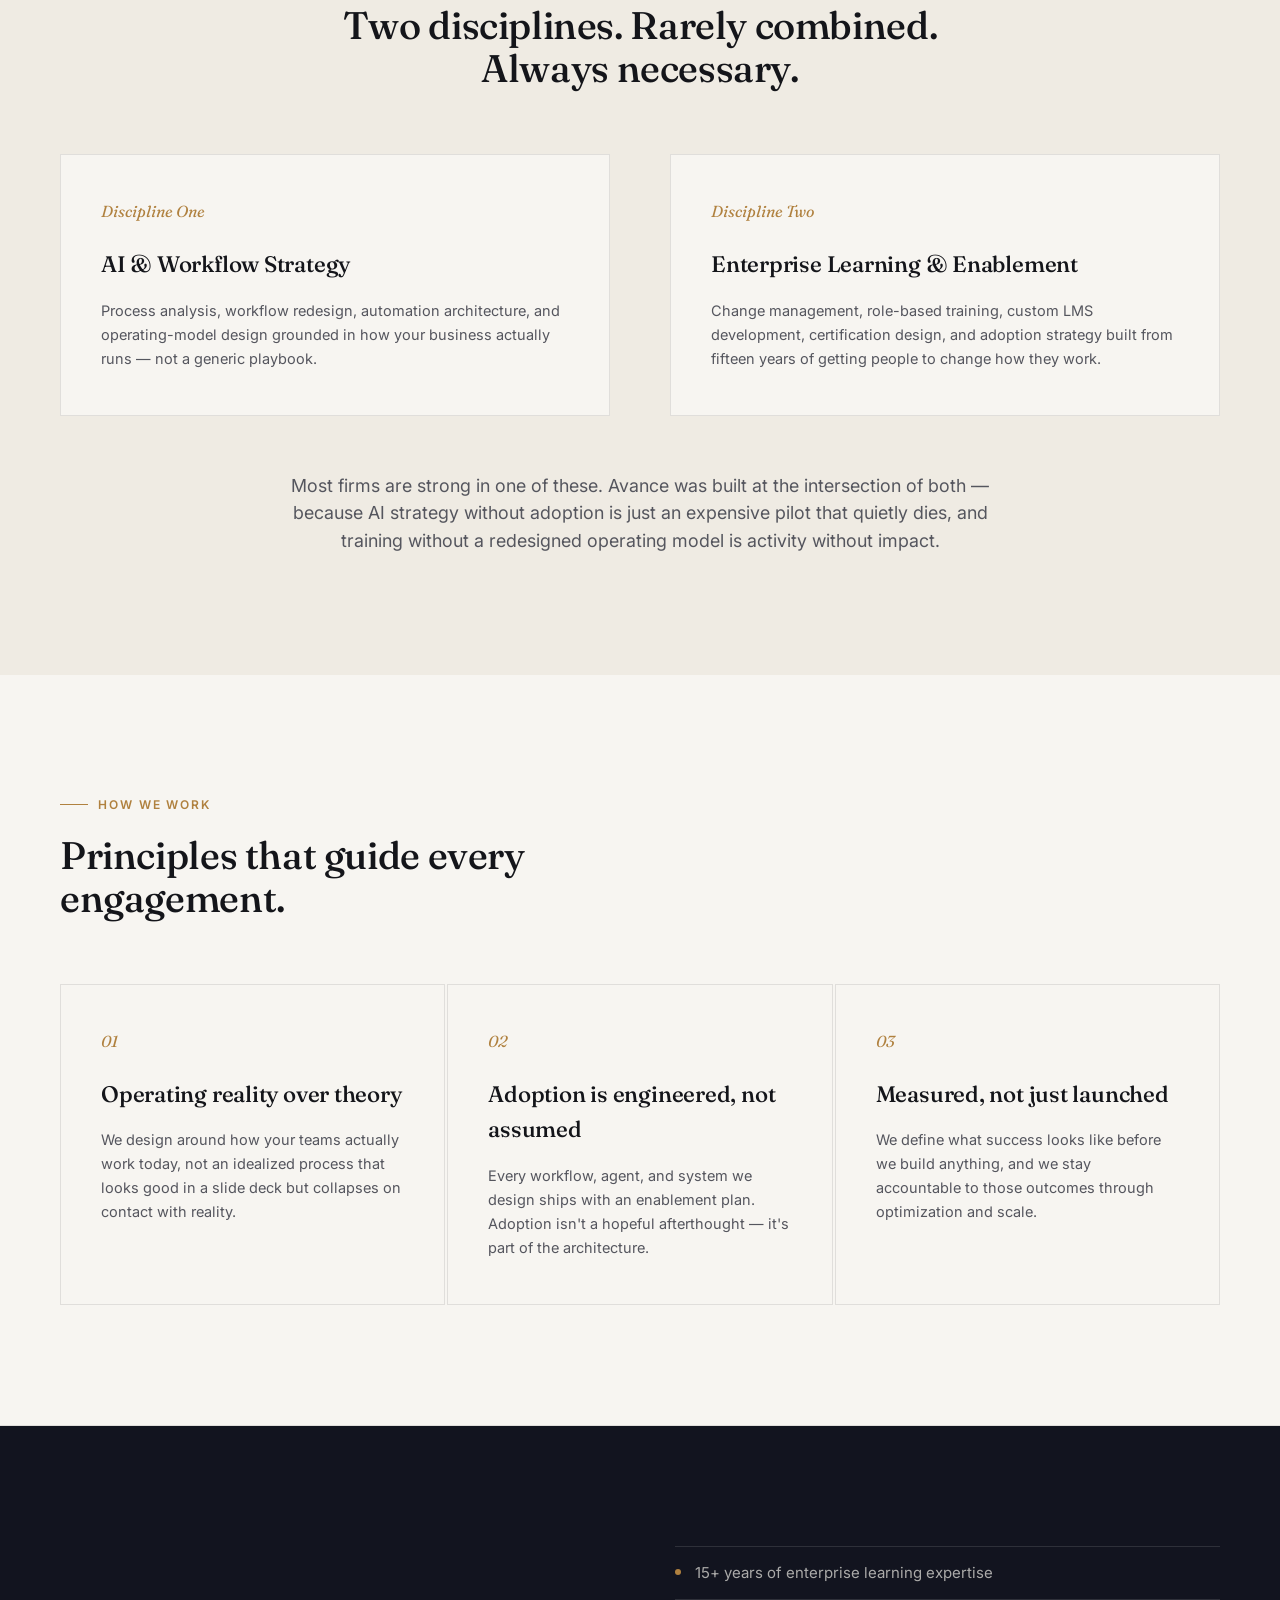
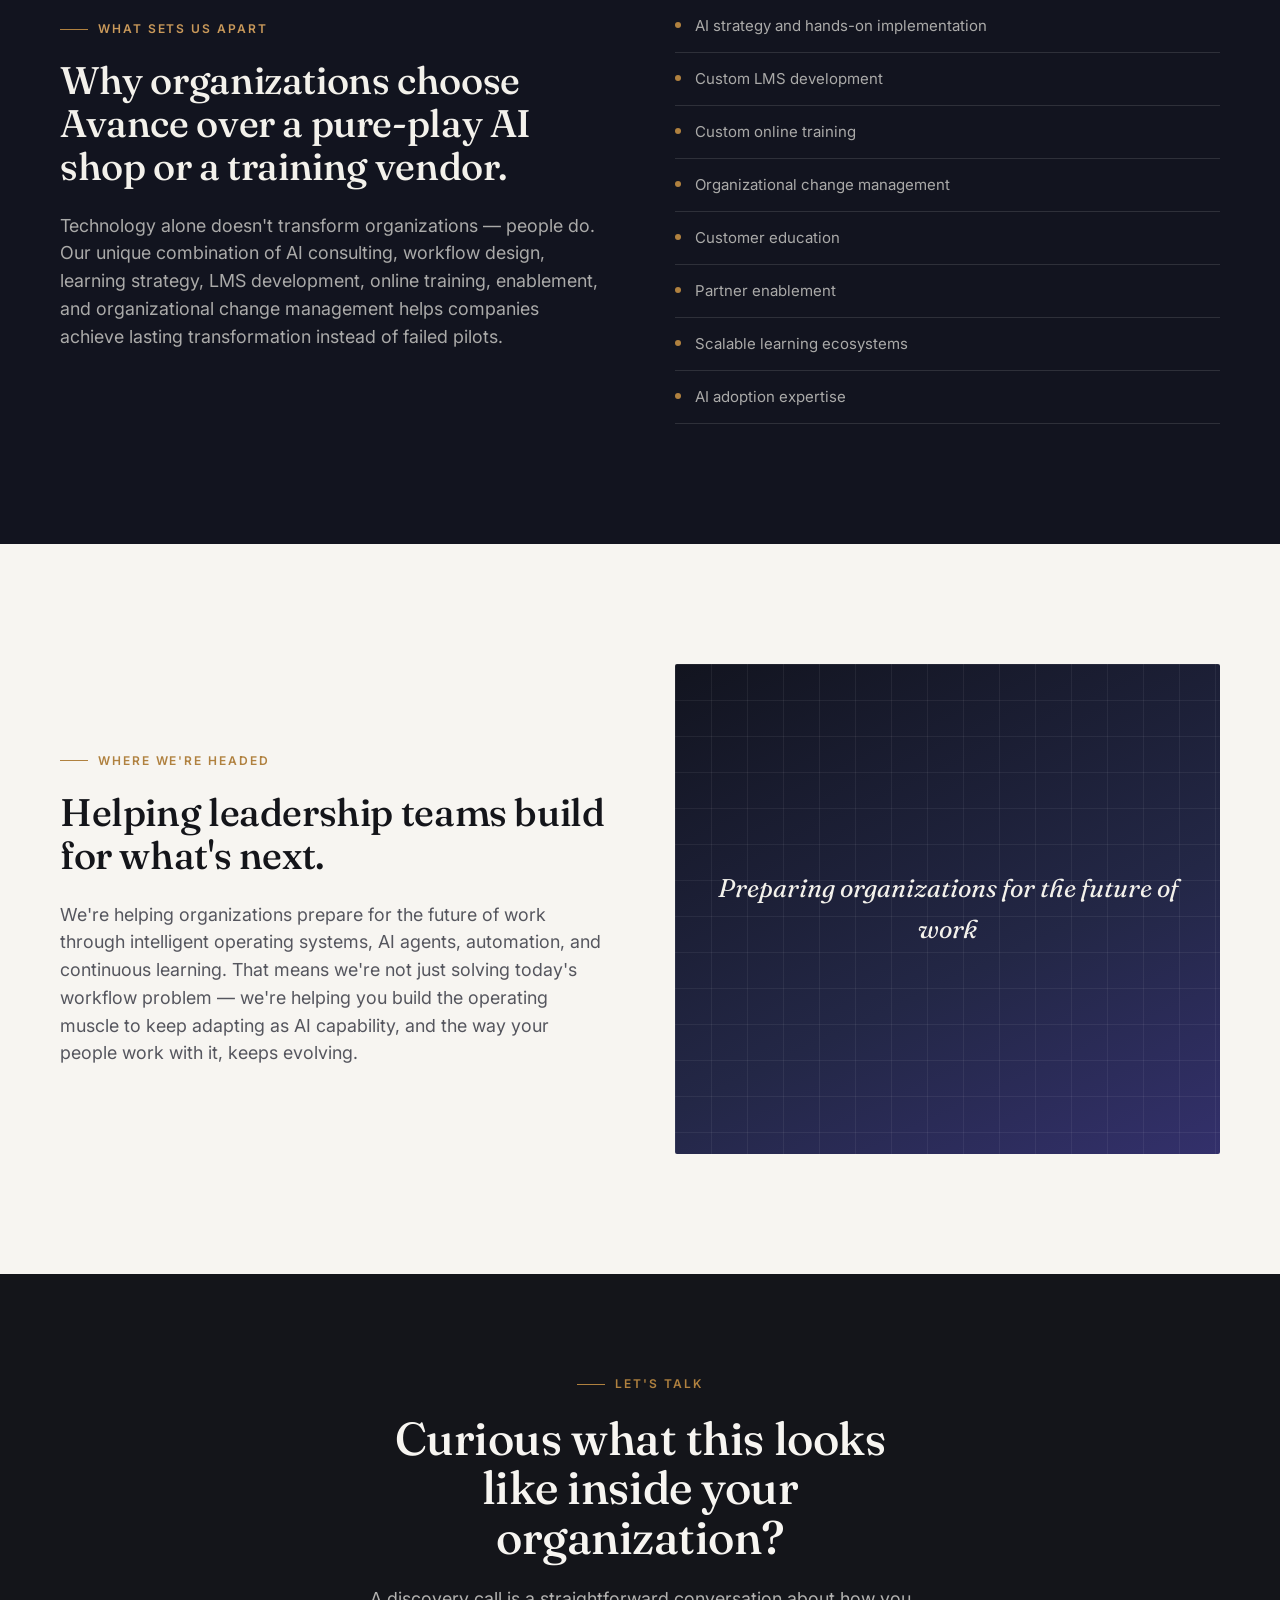
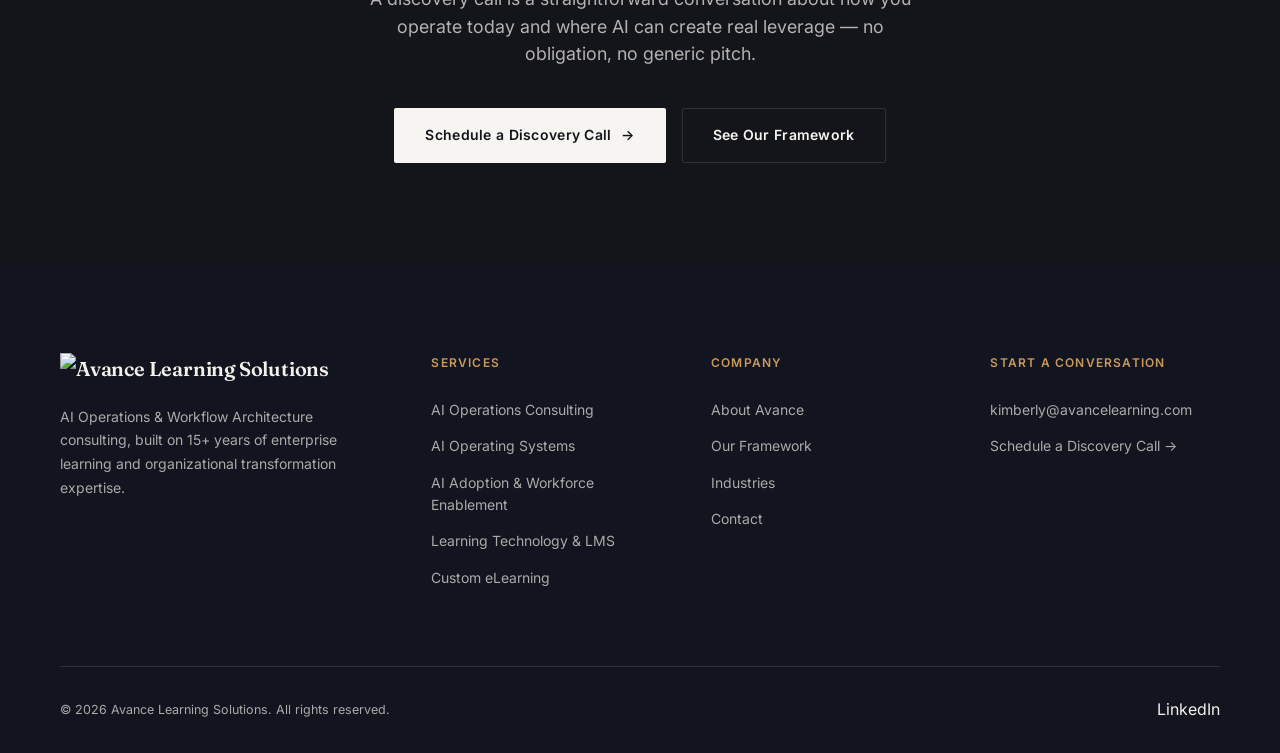
==== commit 194dc39d: "Update branding, homepage copy, logo, headshot, and contact information" ====
--- a/about.html
+++ b/about.html
@@ -10,7 +10,7 @@
 
 <header class="site-header">
   <div class="wrap header-row">
-    <a href="index.html" class="logo"><span class="logo-mark"></span>Avance<span class="logo-sub">Learning Solutions</span></a>
+    <a href="index.html" class="logo"><img src="assets/avance-logo-light.png" alt="Avance Learning Solutions" class="logo-img logo-img-light"><img src="assets/avance-logo.png" alt="Avance Learning Solutions" class="logo-img logo-img-dark"></a>
     <nav class="main-nav">
       <a href="services.html">Services</a>
       <a href="ai-operating-system.html">AI Operating System</a>
@@ -63,7 +63,7 @@
           <p class="type-lead mt-24">That work taught us something most technology consultancies never learn firsthand: the hardest part of any transformation isn't the technology. It's the people who have to use it, trust it, and change their daily habits because of it. When generative AI moved from novelty to operating necessity, we didn't pivot away from that expertise — we built our entire firm on top of it.</p>
         </div>
         <div data-reveal>
-          <div class="fr-visual"><span class="fr-tag">Fifteen years of enablement expertise, now applied to AI</span></div>
+          <div class="fr-visual fr-photo"><img src="assets/headshot.jpg" alt="Kimberly, Avance Learning Solutions"></div>
         </div>
       </div>
     </div>
@@ -165,7 +165,7 @@
   <div class="wrap">
     <div class="footer-top">
       <div class="footer-brand">
-        <a href="index.html" class="logo"><span class="logo-mark"></span>Avance</a>
+        <a href="index.html" class="logo"><img src="assets/avance-logo-light.png" alt="Avance Learning Solutions" class="logo-img"></a>
         <p>AI Operations &amp; Workflow Architecture consulting, built on 15+ years of enterprise learning and organizational transformation expertise.</p>
       </div>
       <div class="footer-col">
@@ -185,8 +185,7 @@
       </div>
       <div class="footer-col">
         <h4>Start a Conversation</h4>
-        <p>hello@avancelearning.com</p>
-        <p>+1 (555) 019-4420</p>
+        <p>kimberly@avancelearning.com</p>
         <a href="contact.html">Schedule a Discovery Call →</a>
       </div>
     </div>
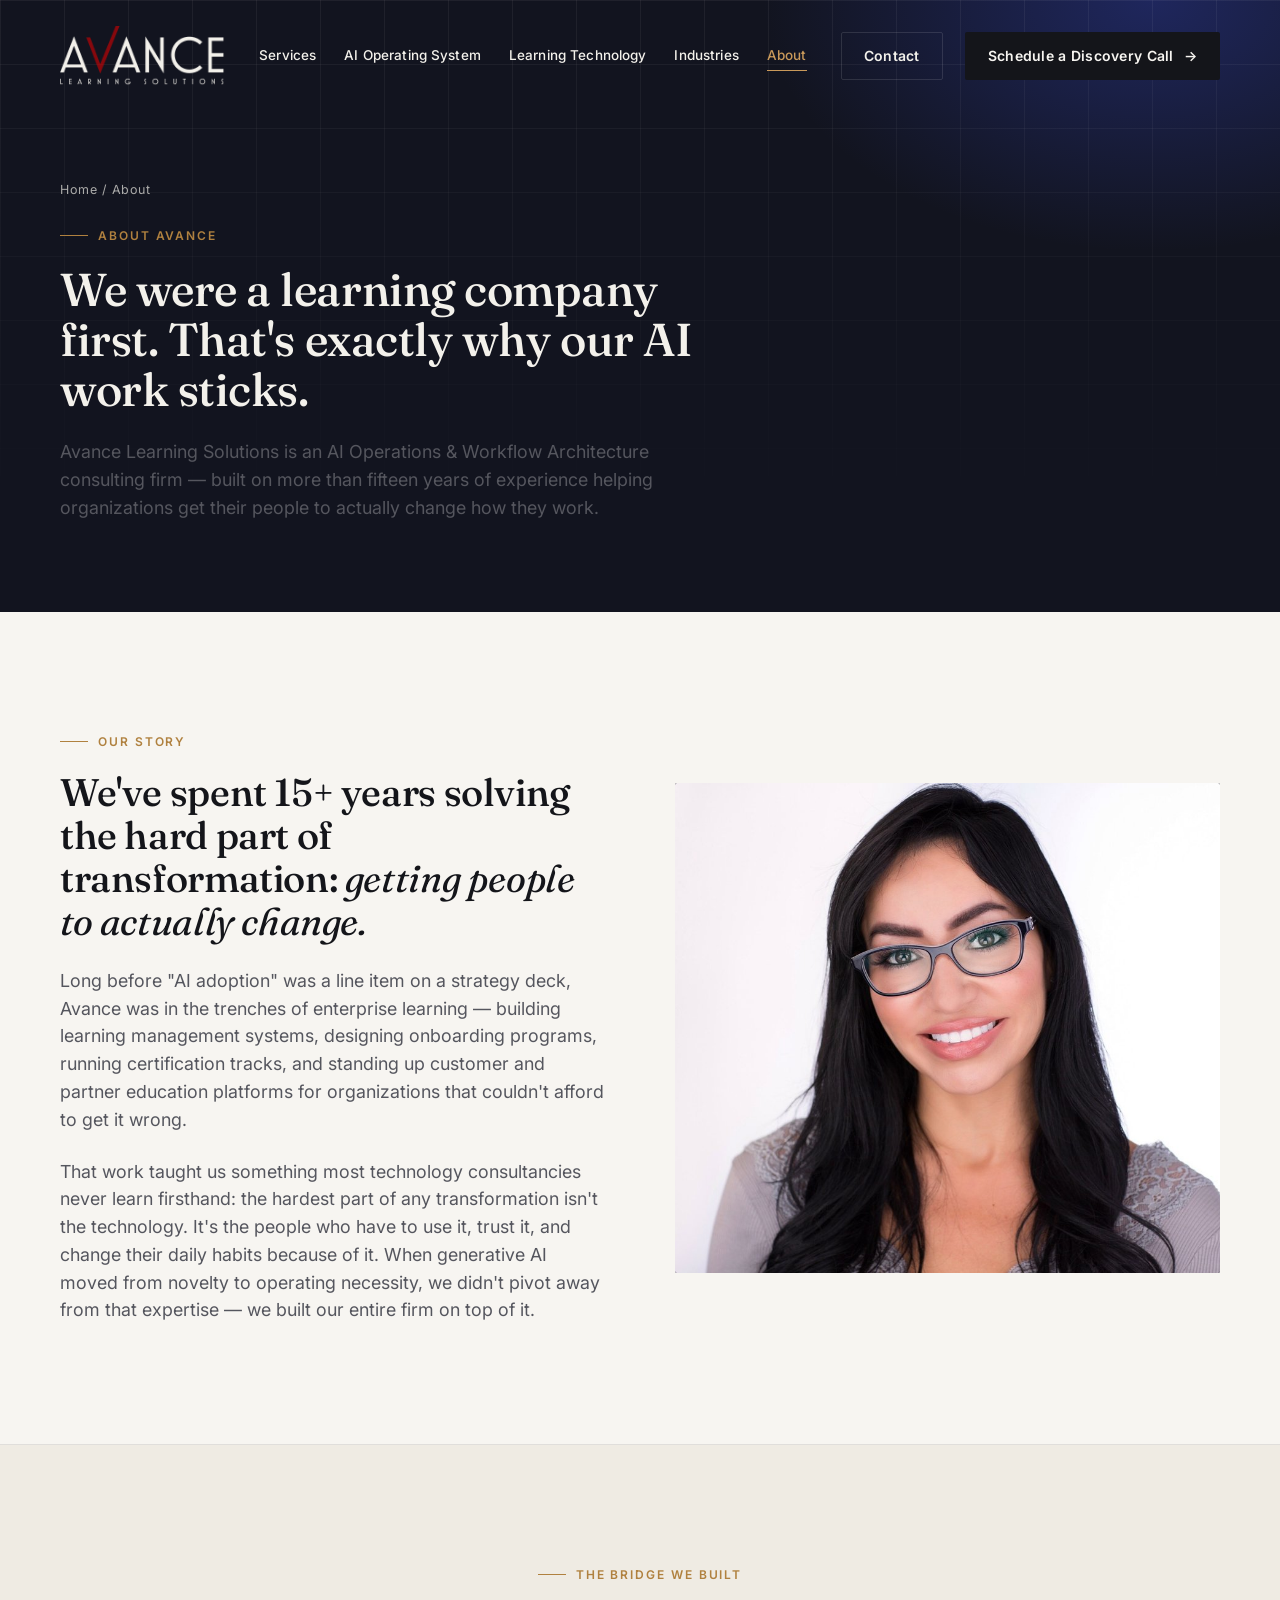
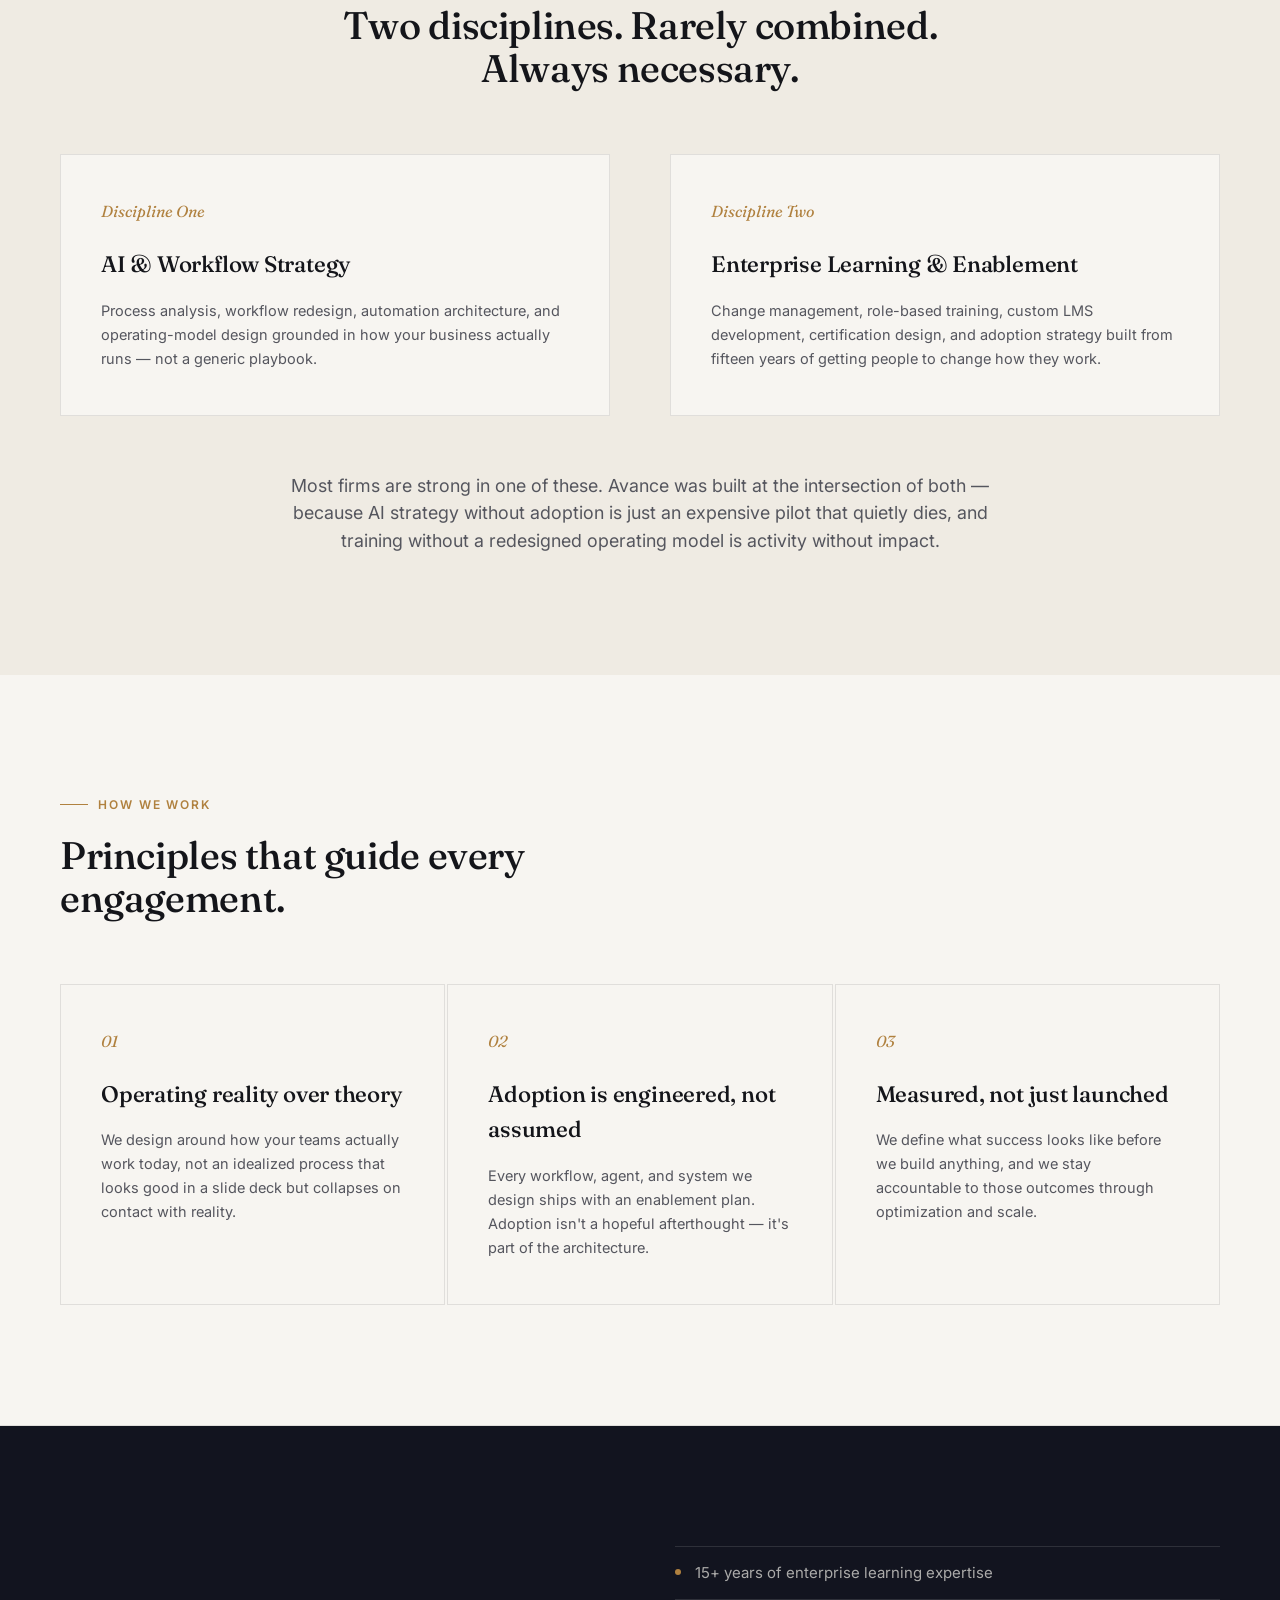
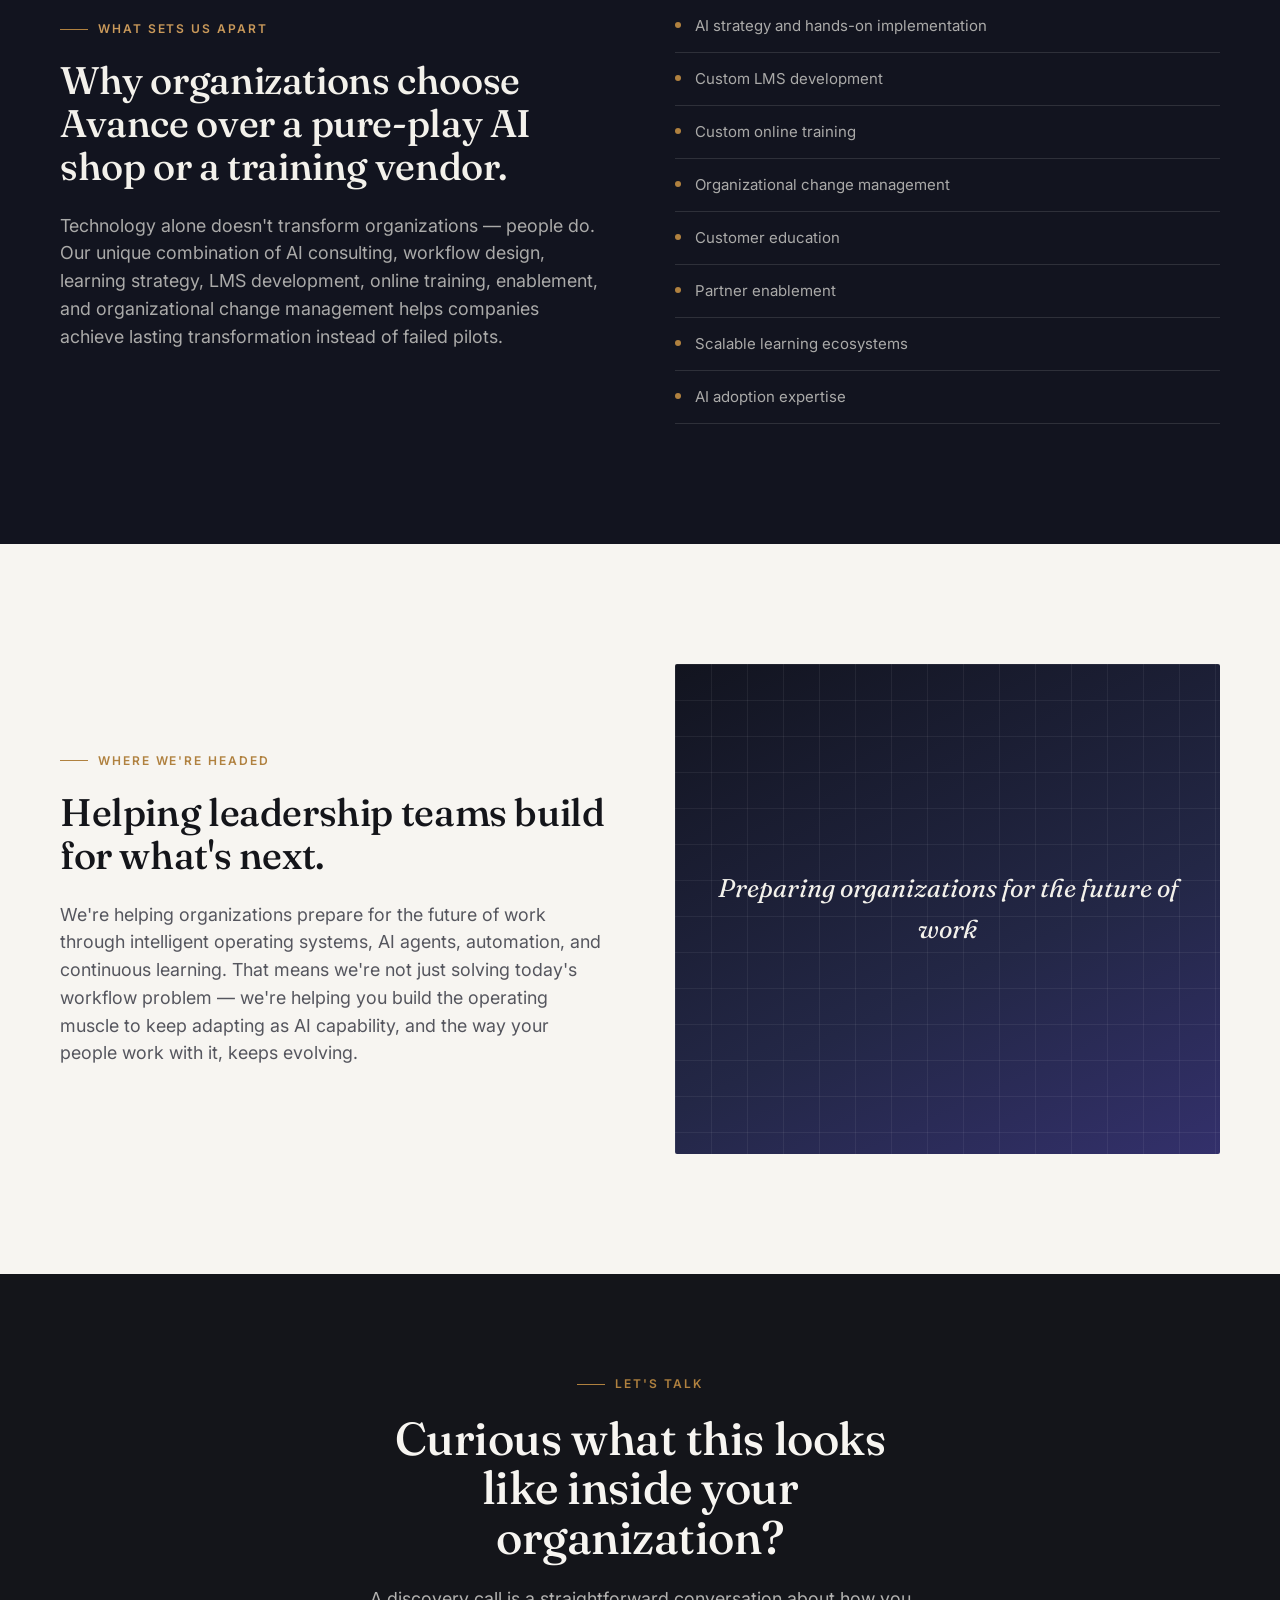
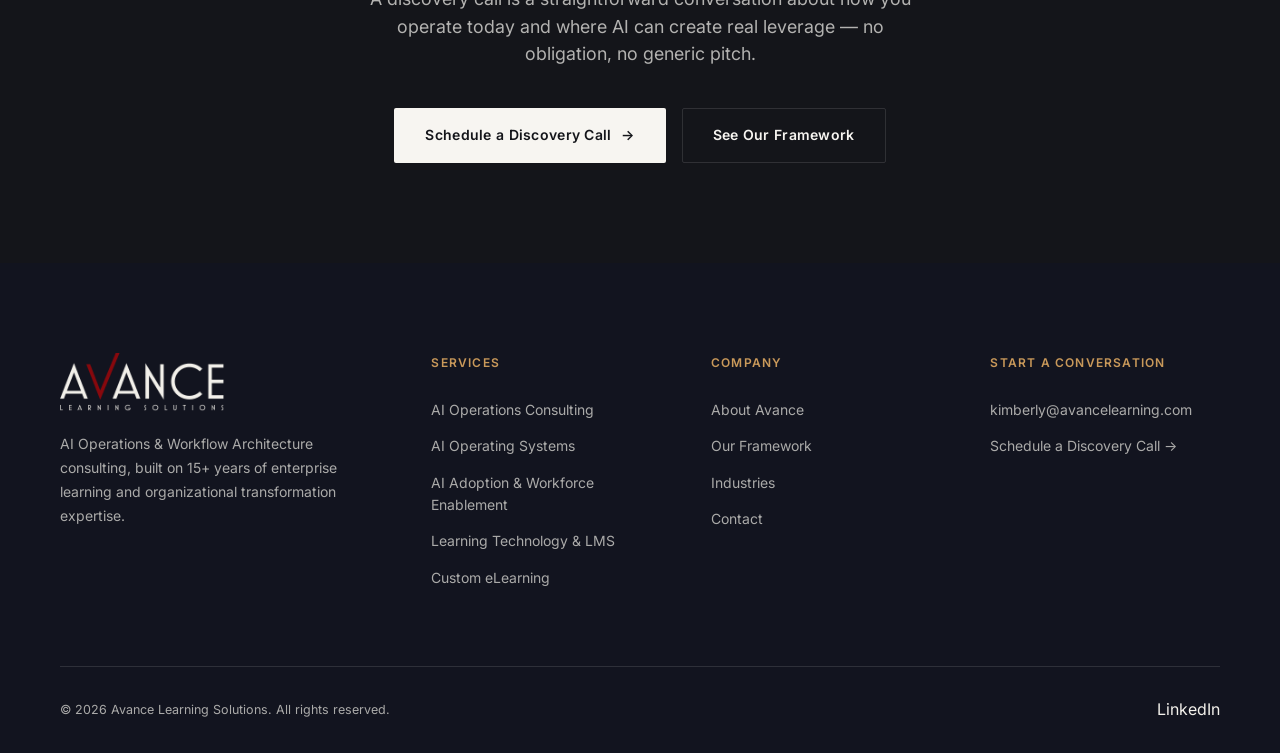
==== commit 77d1ac48: "Fix sitewide header logo and navigation - Fixed duplicate header logo - Corrected logo switching on" ====
--- a/about.html
+++ b/about.html
@@ -10,7 +10,7 @@
 
 <header class="site-header">
   <div class="wrap header-row">
-    <a href="index.html" class="logo"><img src="assets/avance-logo-light.png" alt="Avance Learning Solutions" class="logo-img logo-img-light"><img src="assets/avance-logo.png" alt="Avance Learning Solutions" class="logo-img logo-img-dark"></a>
+    <a href="index.html" class="logo"><img src="assets/avance-logo-light.png" alt="Avance Learning Solutions" class="logo-img"></a>
     <nav class="main-nav">
       <a href="services.html">Services</a>
       <a href="ai-operating-system.html">AI Operating System</a>
--- a/css/style.css
+++ b/css/style.css
@@ -139,23 +139,37 @@
   border-bottom:1px solid var(--paper-line);
 }
 .header-row{ display:flex; align-items:center; justify-content:space-between; gap:24px; }
-.logo{ display:flex; align-items:center; gap:10px; font-family:'Fraunces',serif; font-size:20px; font-weight:600; letter-spacing:-0.01em; }
-.logo-mark{ width:9px; height:9px; background:var(--gold); border-radius:1px; transform:rotate(45deg); flex:none; }
-.logo-sub{ font-family:'Inter',sans-serif; font-weight:500; font-size:10px; letter-spacing:0.14em; text-transform:uppercase; color:var(--ink-faint); margin-left:2px; }
+.logo{ display:flex; align-items:center; }
+
+/* Header logo: single <img>, src swapped by JS based on header state (js/main.js).
+   avance-logo.png = dark/black ink -> use on light backgrounds (scrolled header).
+   avance-logo-light.png = light/white ink -> use on dark backgrounds (unscrolled header, over the hero). */
+.logo-img{ width:165px; height:auto; object-fit:contain; display:block; }
+@media(max-width:960px){ .logo-img{ width:140px; } }
+@media(max-width:480px){ .logo-img{ width:120px; } }
 
 .main-nav{ display:flex; align-items:center; gap:28px; }
-.main-nav a{ font-size:13.5px; font-weight:500; color:var(--ink-soft); letter-spacing:0.01em; position:relative; padding:4px 0; white-space:nowrap; }
-.main-nav a:hover, .main-nav a.active{ color:var(--ink); }
+.main-nav a{ font-size:13.5px; font-weight:500; color:var(--on-navy); letter-spacing:0.01em; position:relative; padding:4px 0; white-space:nowrap; transition:color .3s var(--ease); }
+.main-nav a:hover, .main-nav a.active{ color:var(--gold-bright); }
 .main-nav a::after{
-  content:''; position:absolute; left:0; right:0; bottom:0; height:1px; background:var(--gold);
+  content:''; position:absolute; left:0; right:0; bottom:0; height:1px; background:var(--gold-bright);
   transform:scaleX(0); transform-origin:right; transition:transform .3s var(--ease);
 }
 .main-nav a:hover::after, .main-nav a.active::after{ transform:scaleX(1); transform-origin:left; }
+.site-header.is-scrolled .main-nav a{ color:#171717; }
+.site-header.is-scrolled .main-nav a:hover, .site-header.is-scrolled .main-nav a.active{ color:var(--gold); }
+.site-header.is-scrolled .main-nav a::after{ background:var(--gold); }
+
 .header-actions{ display:flex; align-items:center; gap:22px; }
 .header-actions .btn{ padding:12px 22px; }
+.header-actions .btn-ghost{ border-color:var(--navy-line); color:var(--on-navy); }
+.header-actions .btn-ghost:hover{ border-color:var(--on-navy); }
+.site-header.is-scrolled .header-actions .btn-ghost{ border-color:var(--paper-line); color:var(--ink); }
+.site-header.is-scrolled .header-actions .btn-ghost:hover{ border-color:var(--ink); }
 
 .nav-toggle{ display:none; flex-direction:column; gap:5px; background:none; border:none; padding:8px; position:relative; z-index:1100; }
-.nav-toggle span{ width:22px; height:1.5px; background:var(--ink); transition:all .3s var(--ease); }
+.nav-toggle span{ width:22px; height:1.5px; background:var(--on-navy); transition:all .3s var(--ease); }
+.site-header.on-light-bg .nav-toggle span{ background:#171717; }
 .nav-toggle.is-active span:nth-child(1){ transform:translateY(6.5px) rotate(45deg); }
 .nav-toggle.is-active span:nth-child(2){ opacity:0; }
 .nav-toggle.is-active span:nth-child(3){ transform:translateY(-6.5px) rotate(-45deg); }
@@ -286,6 +300,9 @@
   background-size:36px 36px;
 }
 .fr-visual .fr-tag{ position:relative; font-family:'Fraunces',serif; font-style:italic; color:var(--on-navy); font-size:1.6rem; text-align:center; padding:0 20px; }
+.fr-visual.fr-photo{ background:var(--navy); }
+.fr-visual.fr-photo::before{ display:none; }
+.fr-visual.fr-photo img{ width:100%; height:100%; object-fit:cover; object-position:center top; }
 
 /* ---------- Industries ---------- */
 .industry-grid{ display:grid; grid-template-columns:repeat(3,1fr); border-top:1px solid var(--paper-line); border-left:1px solid var(--paper-line); }
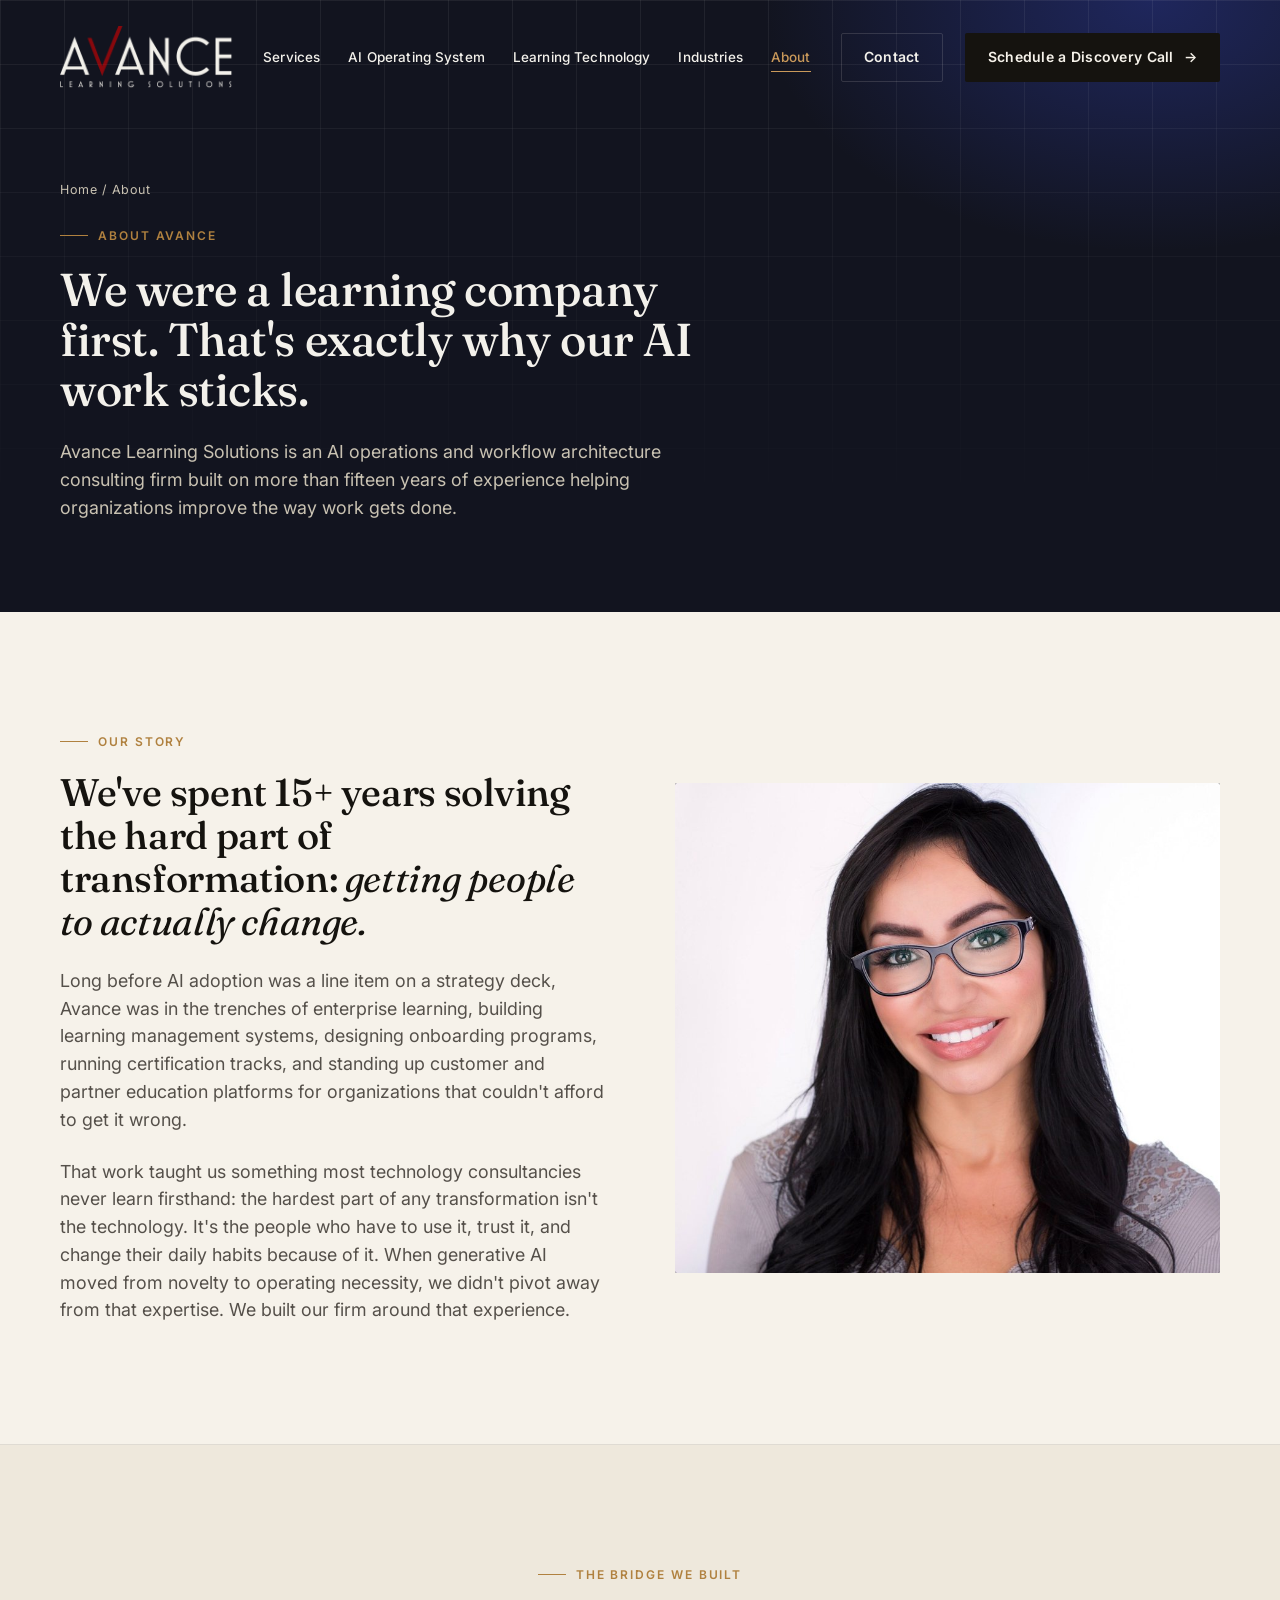
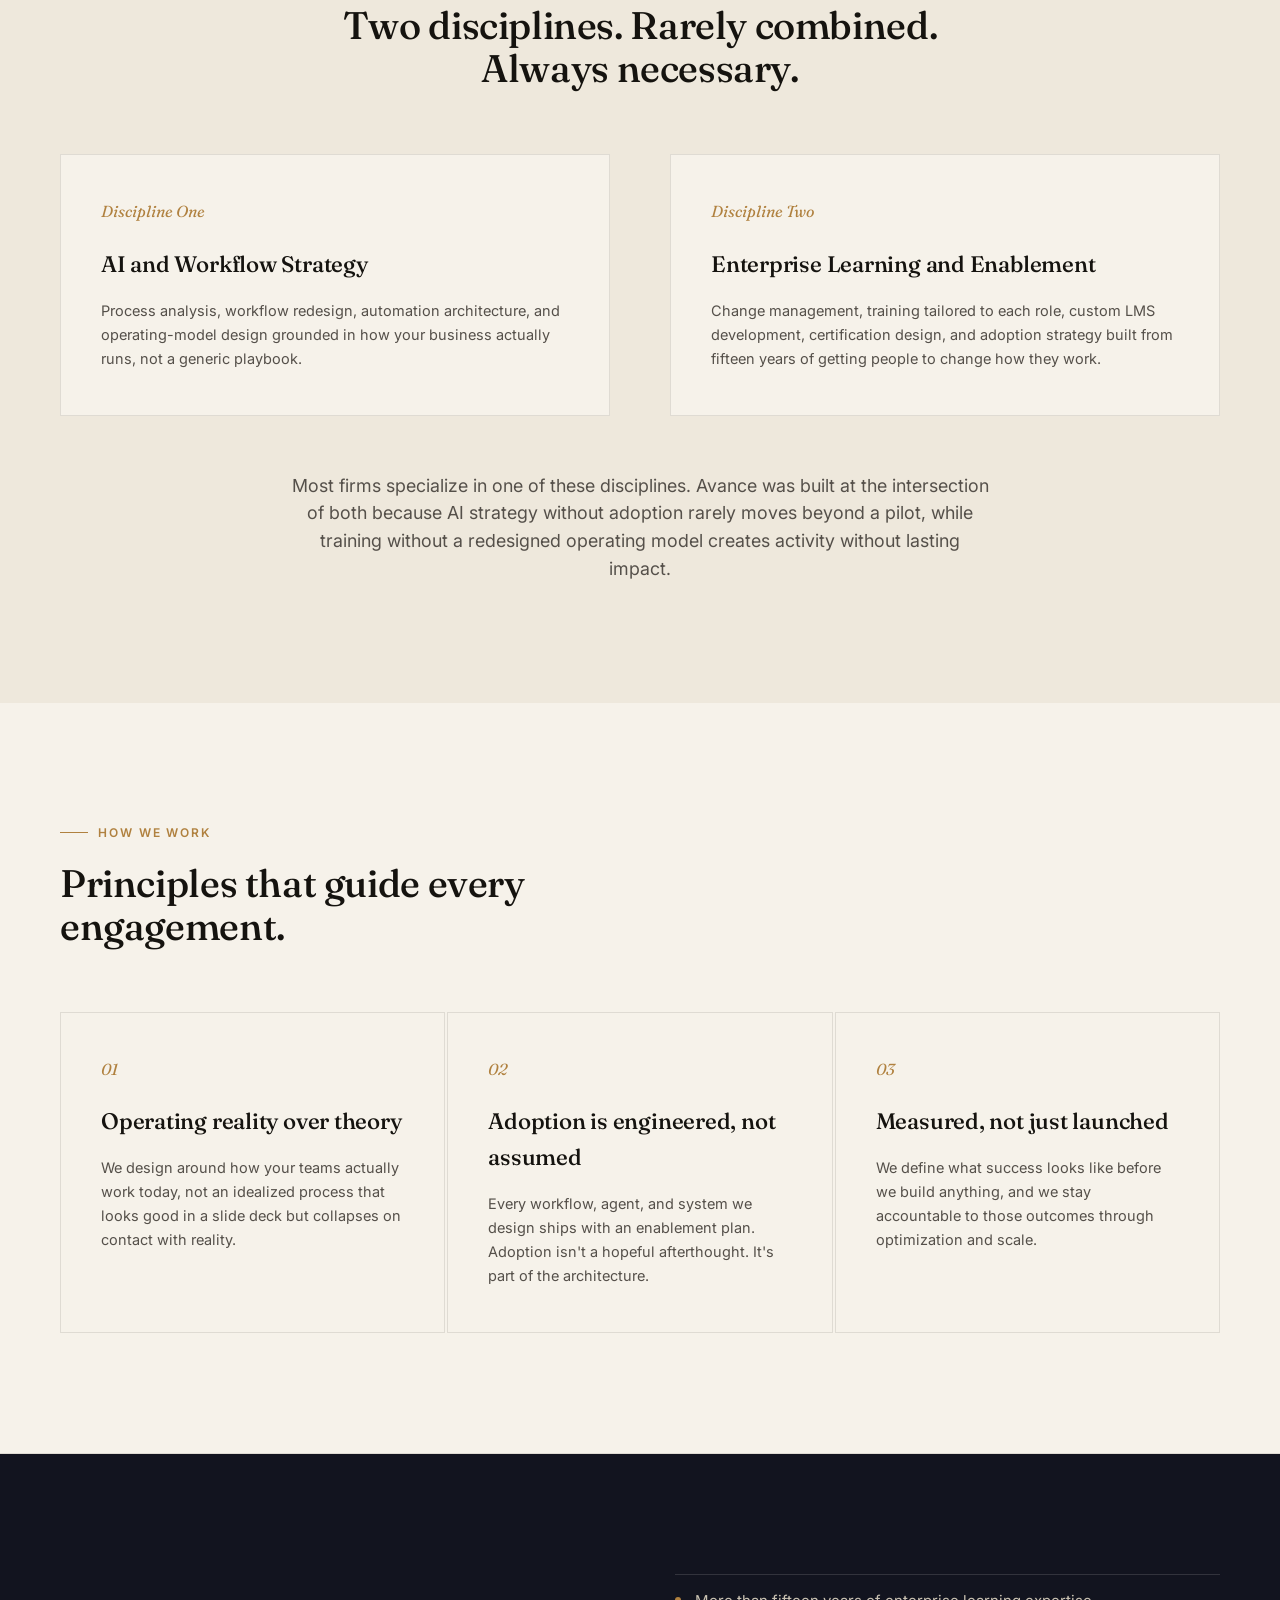
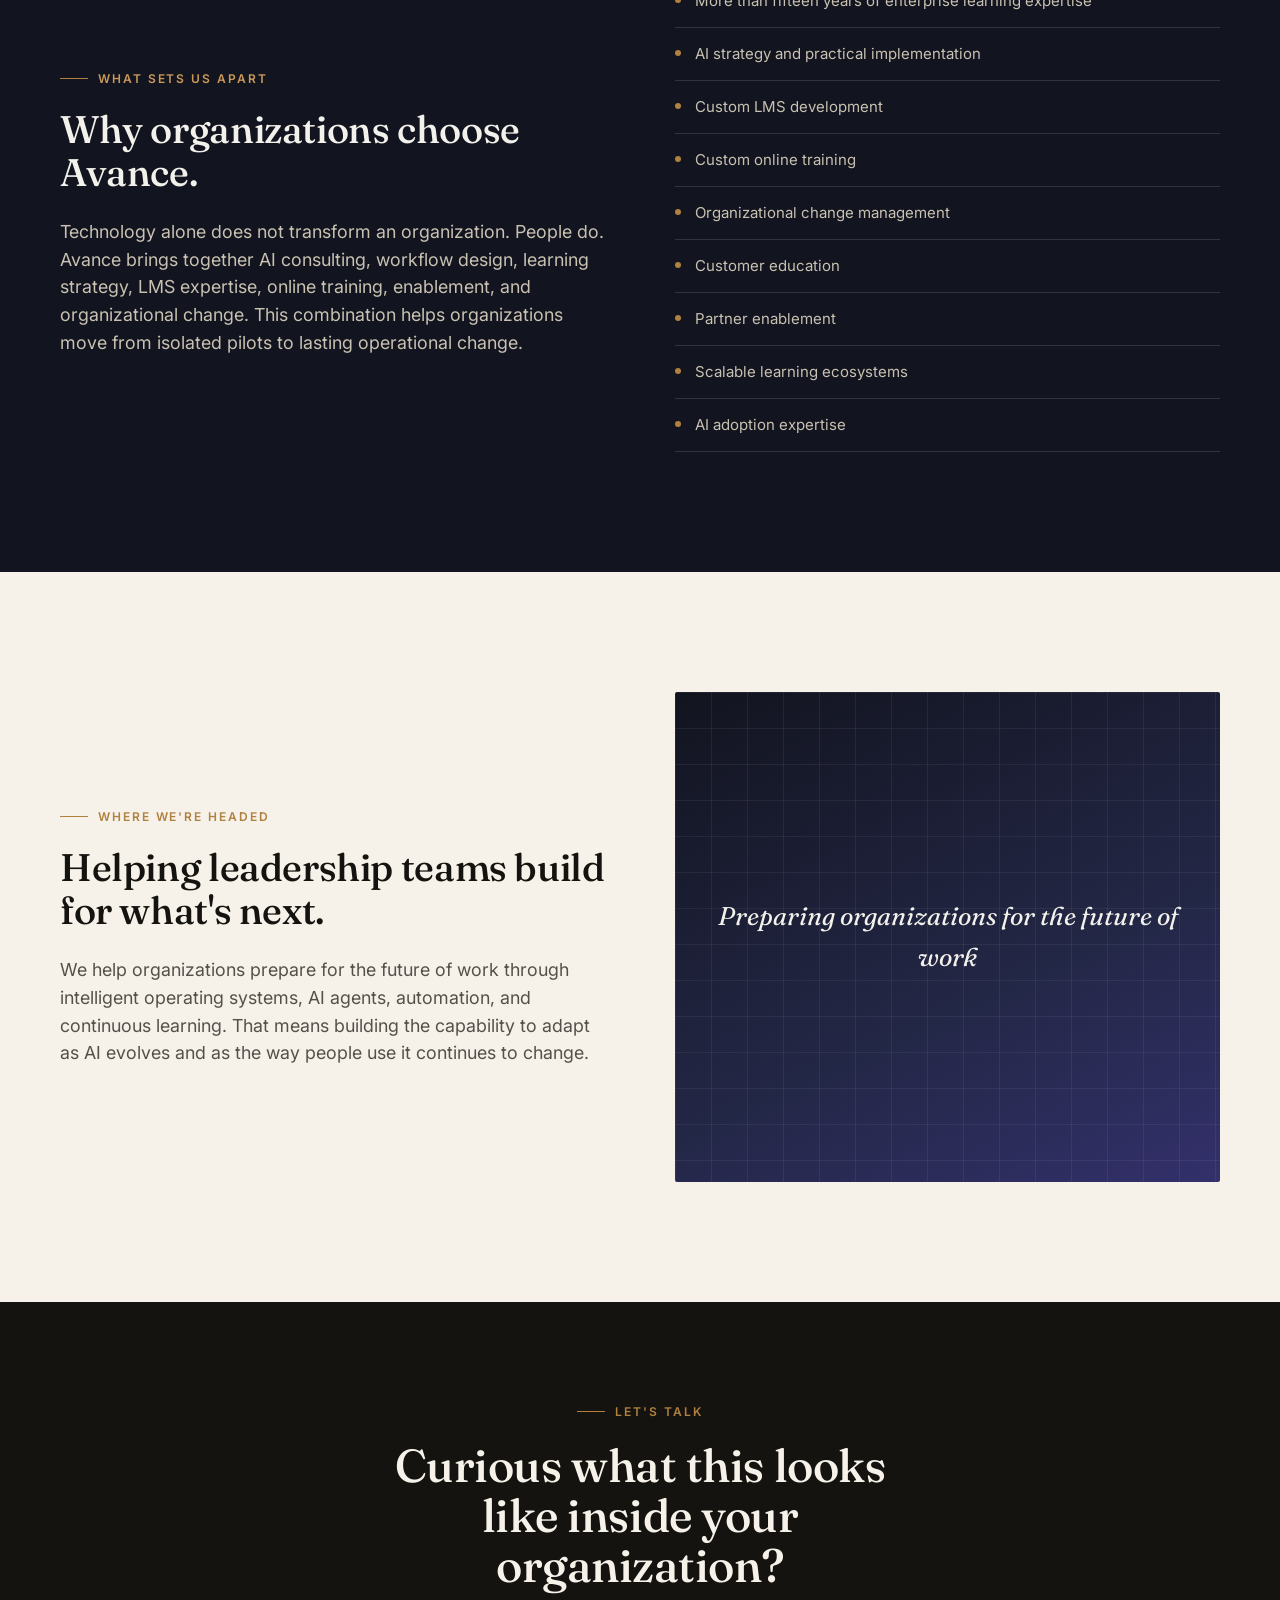
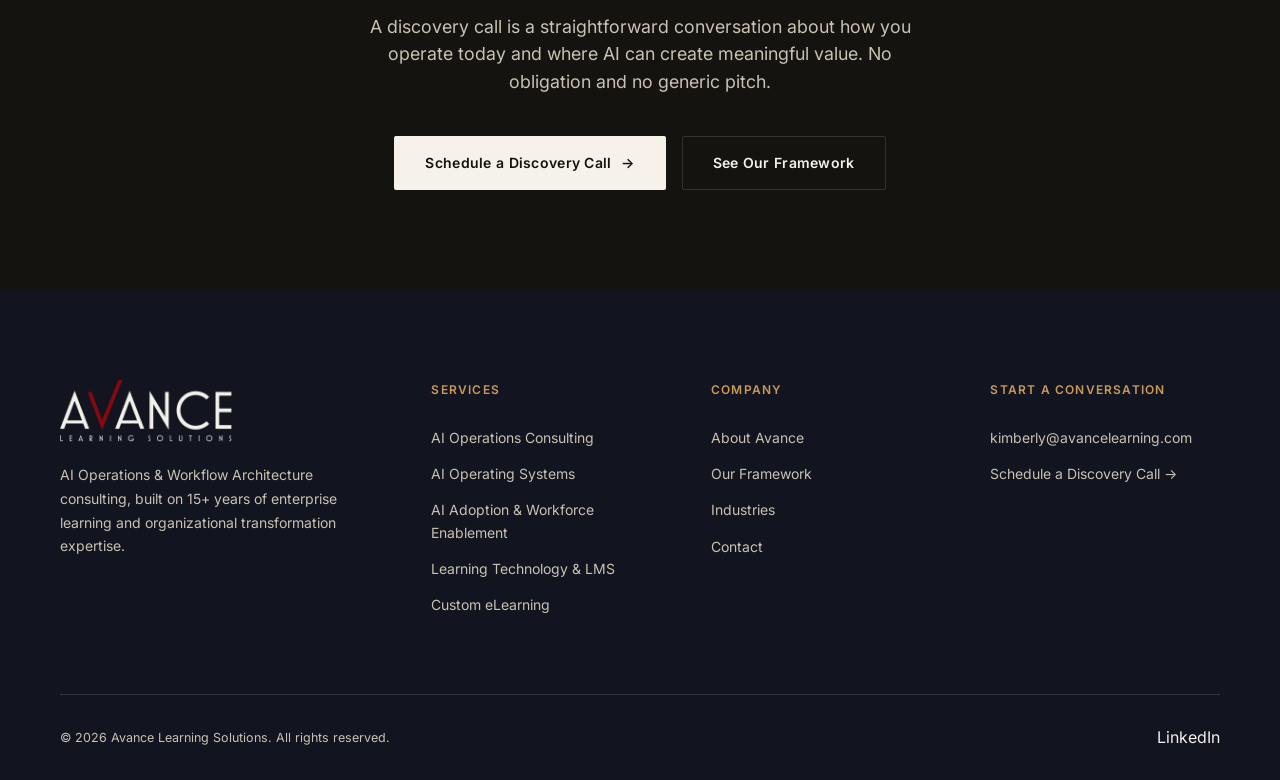
==== commit 9595d075: "Add files via upload Refine About page copy" ====
--- a/about.html
+++ b/about.html
@@ -49,7 +49,7 @@
       <div class="breadcrumb"><a href="index.html">Home</a> / About</div>
       <div class="eyebrow">About Avance</div>
       <h1 class="type-h1">We were a learning company first. That's exactly why our AI work sticks.</h1>
-      <p class="type-lead">Avance Learning Solutions is an AI Operations &amp; Workflow Architecture consulting firm — built on more than fifteen years of experience helping organizations get their people to actually change how they work.</p>
+      <p class="type-lead">Avance Learning Solutions is an AI operations and workflow architecture consulting firm built on more than fifteen years of experience helping organizations improve the way work gets done.</p>
     </div>
   </section>
 
@@ -59,8 +59,8 @@
         <div data-reveal>
           <div class="eyebrow">Our Story</div>
           <h2 class="type-h2">We've spent 15+ years solving the hard part of transformation: <em>getting people to actually change.</em></h2>
-          <p class="type-lead mt-24">Long before "AI adoption" was a line item on a strategy deck, Avance was in the trenches of enterprise learning — building learning management systems, designing onboarding programs, running certification tracks, and standing up customer and partner education platforms for organizations that couldn't afford to get it wrong.</p>
-          <p class="type-lead mt-24">That work taught us something most technology consultancies never learn firsthand: the hardest part of any transformation isn't the technology. It's the people who have to use it, trust it, and change their daily habits because of it. When generative AI moved from novelty to operating necessity, we didn't pivot away from that expertise — we built our entire firm on top of it.</p>
+          <p class="type-lead mt-24">Long before AI adoption was a line item on a strategy deck, Avance was in the trenches of enterprise learning, building learning management systems, designing onboarding programs, running certification tracks, and standing up customer and partner education platforms for organizations that couldn't afford to get it wrong.</p>
+          <p class="type-lead mt-24">That work taught us something most technology consultancies never learn firsthand: the hardest part of any transformation isn't the technology. It's the people who have to use it, trust it, and change their daily habits because of it. When generative AI moved from novelty to operating necessity, we didn't pivot away from that expertise. We built our firm around that experience.</p>
         </div>
         <div data-reveal>
           <div class="fr-visual fr-photo"><img src="assets/headshot.jpg" alt="Kimberly, Avance Learning Solutions"></div>
@@ -80,16 +80,16 @@
       <div class="grid-2" data-reveal>
         <div class="service-card">
           <div class="card-num">Discipline One</div>
-          <h3>AI &amp; Workflow Strategy</h3>
-          <p>Process analysis, workflow redesign, automation architecture, and operating-model design grounded in how your business actually runs — not a generic playbook.</p>
+          <h3>AI and Workflow Strategy</h3>
+          <p>Process analysis, workflow redesign, automation architecture, and operating-model design grounded in how your business actually runs, not a generic playbook.</p>
         </div>
         <div class="service-card">
           <div class="card-num">Discipline Two</div>
-          <h3>Enterprise Learning &amp; Enablement</h3>
-          <p>Change management, role-based training, custom LMS development, certification design, and adoption strategy built from fifteen years of getting people to change how they work.</p>
-        </div>
-      </div>
-      <p class="type-lead center mx-auto mt-56 max-64" data-reveal>Most firms are strong in one of these. Avance was built at the intersection of both — because AI strategy without adoption is just an expensive pilot that quietly dies, and training without a redesigned operating model is activity without impact.</p>
+          <h3>Enterprise Learning and Enablement</h3>
+          <p>Change management, training tailored to each role, custom LMS development, certification design, and adoption strategy built from fifteen years of getting people to change how they work.</p>
+        </div>
+      </div>
+      <p class="type-lead center mx-auto mt-56 max-64" data-reveal>Most firms specialize in one of these disciplines. Avance was built at the intersection of both because AI strategy without adoption rarely moves beyond a pilot, while training without a redesigned operating model creates activity without lasting impact.</p>
     </div>
   </section>
 
@@ -101,7 +101,7 @@
       </div>
       <div class="grid-3" data-reveal-group>
         <div class="service-card" data-reveal><div class="card-num">01</div><h3>Operating reality over theory</h3><p>We design around how your teams actually work today, not an idealized process that looks good in a slide deck but collapses on contact with reality.</p></div>
-        <div class="service-card" data-reveal><div class="card-num">02</div><h3>Adoption is engineered, not assumed</h3><p>Every workflow, agent, and system we design ships with an enablement plan. Adoption isn't a hopeful afterthought — it's part of the architecture.</p></div>
+        <div class="service-card" data-reveal><div class="card-num">02</div><h3>Adoption is engineered, not assumed</h3><p>Every workflow, agent, and system we design ships with an enablement plan. Adoption isn't a hopeful afterthought. It's part of the architecture.</p></div>
         <div class="service-card" data-reveal><div class="card-num">03</div><h3>Measured, not just launched</h3><p>We define what success looks like before we build anything, and we stay accountable to those outcomes through optimization and scale.</p></div>
       </div>
     </div>
@@ -114,13 +114,13 @@
       <div class="feature-row">
         <div data-reveal>
           <div class="eyebrow">What Sets Us Apart</div>
-          <h2 class="type-h2">Why organizations choose Avance over a pure-play AI shop or a training vendor.</h2>
-          <p class="type-lead mt-24">Technology alone doesn't transform organizations — people do. Our unique combination of AI consulting, workflow design, learning strategy, LMS development, online training, enablement, and organizational change management helps companies achieve lasting transformation instead of failed pilots.</p>
+          <h2 class="type-h2">Why organizations choose Avance.</h2>
+          <p class="type-lead mt-24">Technology alone does not transform an organization. People do. Avance brings together AI consulting, workflow design, learning strategy, LMS expertise, online training, enablement, and organizational change. This combination helps organizations move from isolated pilots to lasting operational change.</p>
         </div>
         <div data-reveal>
           <ul class="check-list">
-            <li><span class="dot"></span>15+ years of enterprise learning expertise</li>
-            <li><span class="dot"></span>AI strategy and hands-on implementation</li>
+            <li><span class="dot"></span>More than fifteen years of enterprise learning expertise</li>
+            <li><span class="dot"></span>AI strategy and practical implementation</li>
             <li><span class="dot"></span>Custom LMS development</li>
             <li><span class="dot"></span>Custom online training</li>
             <li><span class="dot"></span>Organizational change management</li>
@@ -141,7 +141,7 @@
         <div data-reveal>
           <div class="eyebrow">Where We're Headed</div>
           <h2 class="type-h2">Helping leadership teams build for what's next.</h2>
-          <p class="type-lead mt-24">We're helping organizations prepare for the future of work through intelligent operating systems, AI agents, automation, and continuous learning. That means we're not just solving today's workflow problem — we're helping you build the operating muscle to keep adapting as AI capability, and the way your people work with it, keeps evolving.</p>
+          <p class="type-lead mt-24">We help organizations prepare for the future of work through intelligent operating systems, AI agents, automation, and continuous learning. That means building the capability to adapt as AI evolves and as the way people use it continues to change.</p>
         </div>
       </div>
     </div>
@@ -151,7 +151,7 @@
     <div class="wrap">
       <div class="eyebrow" style="justify-content:center;">Let's Talk</div>
       <h2 class="type-h1">Curious what this looks like inside your organization?</h2>
-      <p class="type-lead">A discovery call is a straightforward conversation about how you operate today and where AI can create real leverage — no obligation, no generic pitch.</p>
+      <p class="type-lead">A discovery call is a straightforward conversation about how you operate today and where AI can create meaningful value. No obligation and no generic pitch.</p>
       <div class="cta-row">
         <a href="contact.html" class="btn btn-primary">Schedule a Discovery Call <span class="btn-arrow">→</span></a>
         <a href="ai-operating-system.html" class="btn btn-ghost">See Our Framework</a>
--- a/css/style.css
+++ b/css/style.css
@@ -5,21 +5,34 @@
 @import url('https://fonts.googleapis.com/css2?family=Fraunces:ital,opsz,wght@0,9..144,300;0,9..144,400;0,9..144,500;0,9..144,600;1,9..144,400;1,9..144,500&family=Inter:wght@300;400;500;600;700;800&display=swap');
 
 :root{
-  --paper:#F7F5F1;
-  --paper-alt:#EFEBE3;
-  --paper-line: rgba(20,21,26,0.10);
-  --ink:#14151A;
-  --ink-soft:#55565E;
-  --ink-faint:#8A8B92;
+  /* Brand palette: Black, Warm Ivory, Midnight Blue, Gold, White.
+     No cool grays -- every neutral below is warmed toward ivory/black
+     rather than tinted blue-gray. --navy/--navy-alt are the intentional
+     Midnight Blue anchors and are not "gray" in this system. */
+  --paper:#F6F2EA;
+  --paper-rgb: 246,242,234;
+  --paper-alt:#EEE8DC;
+  --ink:#15130F;
+  --ink-rgb: 21,19,15;
+  --paper-line: rgba(var(--ink-rgb),0.10);
+  --ink-soft:#55504A;
+  --ink-faint:#6E655A;
   --navy:#12141F;
   --navy-alt:#1A1D2C;
-  --navy-line: rgba(247,245,241,0.12);
+  --navy-deep:#232746;
+  --navy-deeper:#33306B;
+  --on-navy:#F3F1EB;
+  --on-navy-rgb: 243,241,235;
+  --navy-line: rgba(var(--on-navy-rgb),0.14);
   --accent:#3A4EE0;
+  --accent-rgb: 58,78,224;
   --accent-soft:#E7E9FB;
   --gold:#B0813F;
+  --gold-rgb: 176,129,63;
   --gold-bright:#C9995A;
-  --on-navy:#F3F1EB;
-  --on-navy-soft: rgba(243,241,235,0.68);
+  --on-navy-soft:#C9C2B2;
+  --white:#FFFFFF;
+  --white-rgb: 255,255,255;
   --radius:2px;
   --container: 1240px;
   --ease: cubic-bezier(.16,.8,.24,1);
@@ -133,7 +146,7 @@
 }
 .site-header.is-scrolled{
   padding:16px 0;
-  background:rgba(247,245,241,0.86);
+  background:rgba(var(--paper-rgb),0.86);
   backdrop-filter:blur(14px);
   -webkit-backdrop-filter:blur(14px);
   border-bottom:1px solid var(--paper-line);
@@ -144,9 +157,9 @@
 /* Header logo: single <img>, src swapped by JS based on header state (js/main.js).
    avance-logo.png = dark/black ink -> use on light backgrounds (scrolled header).
    avance-logo-light.png = light/white ink -> use on dark backgrounds (unscrolled header, over the hero). */
-.logo-img{ width:165px; height:auto; object-fit:contain; display:block; }
-@media(max-width:960px){ .logo-img{ width:140px; } }
-@media(max-width:480px){ .logo-img{ width:120px; } }
+.logo-img{ width:173px; height:auto; object-fit:contain; display:block; }
+@media(max-width:960px){ .logo-img{ width:147px; } }
+@media(max-width:480px){ .logo-img{ width:126px; } }
 
 .main-nav{ display:flex; align-items:center; gap:28px; }
 .main-nav a{ font-size:13.5px; font-weight:500; color:var(--on-navy); letter-spacing:0.01em; position:relative; padding:4px 0; white-space:nowrap; transition:color .3s var(--ease); }
@@ -156,7 +169,7 @@
   transform:scaleX(0); transform-origin:right; transition:transform .3s var(--ease);
 }
 .main-nav a:hover::after, .main-nav a.active::after{ transform:scaleX(1); transform-origin:left; }
-.site-header.is-scrolled .main-nav a{ color:#171717; }
+.site-header.is-scrolled .main-nav a{ color:var(--ink); }
 .site-header.is-scrolled .main-nav a:hover, .site-header.is-scrolled .main-nav a.active{ color:var(--gold); }
 .site-header.is-scrolled .main-nav a::after{ background:var(--gold); }
 
@@ -164,12 +177,12 @@
 .header-actions .btn{ padding:12px 22px; }
 .header-actions .btn-ghost{ border-color:var(--navy-line); color:var(--on-navy); }
 .header-actions .btn-ghost:hover{ border-color:var(--on-navy); }
-.site-header.is-scrolled .header-actions .btn-ghost{ border-color:var(--paper-line); color:var(--ink); }
+.site-header.is-scrolled .header-actions .btn-ghost{ border-color:rgba(var(--ink-rgb),0.35); color:var(--ink); }
 .site-header.is-scrolled .header-actions .btn-ghost:hover{ border-color:var(--ink); }
 
 .nav-toggle{ display:none; flex-direction:column; gap:5px; background:none; border:none; padding:8px; position:relative; z-index:1100; }
 .nav-toggle span{ width:22px; height:1.5px; background:var(--on-navy); transition:all .3s var(--ease); }
-.site-header.on-light-bg .nav-toggle span{ background:#171717; }
+.site-header.on-light-bg .nav-toggle span{ background:var(--ink); }
 .nav-toggle.is-active span:nth-child(1){ transform:translateY(6.5px) rotate(45deg); }
 .nav-toggle.is-active span:nth-child(2){ opacity:0; }
 .nav-toggle.is-active span:nth-child(3){ transform:translateY(-6.5px) rotate(-45deg); }
@@ -203,8 +216,8 @@
   content:'';
   position:absolute; inset:0;
   background:
-    radial-gradient(700px 500px at 85% -10%, rgba(58,78,224,0.35), transparent 60%),
-    radial-gradient(600px 400px at 10% 110%, rgba(176,129,63,0.20), transparent 60%);
+    radial-gradient(700px 500px at 85% -10%, rgba(var(--accent-rgb),0.35), transparent 60%),
+    radial-gradient(600px 400px at 10% 110%, rgba(var(--gold-rgb),0.20), transparent 60%);
   pointer-events:none;
 }
 .hero-grid{
@@ -216,8 +229,10 @@
 }
 .hero-inner{ position:relative; z-index:2; }
 .hero h1{ color:var(--on-navy); max-width:16ch; }
-.hero .type-lead{ margin-top:28px; max-width:58ch; }
+.hero .type-lead{ color:var(--on-navy-soft); margin-top:28px; max-width:58ch; }
 .hero .cta-row{ margin-top:44px; }
+.hero .btn-ghost{ border-color:var(--navy-line); color:var(--on-navy); }
+.hero .btn-ghost:hover{ border-color:var(--gold-bright); color:var(--gold-bright); }
 
 .hero-stats{
   margin-top:100px;
@@ -288,7 +303,7 @@
 
 .fr-visual{
   aspect-ratio:1/0.9;
-  background:linear-gradient(155deg, var(--navy) 0%, #232746 60%, #33306b 100%);
+  background:linear-gradient(155deg, var(--navy) 0%, var(--navy-deep) 60%, var(--navy-deeper) 100%);
   border-radius:2px;
   position:relative;
   overflow:hidden;
@@ -296,7 +311,7 @@
 }
 .fr-visual::before{
   content:''; position:absolute; inset:0;
-  background-image:linear-gradient(rgba(255,255,255,0.06) 1px, transparent 1px), linear-gradient(90deg, rgba(255,255,255,0.06) 1px, transparent 1px);
+  background-image:linear-gradient(rgba(var(--white-rgb),0.06) 1px, transparent 1px), linear-gradient(90deg, rgba(var(--white-rgb),0.06) 1px, transparent 1px);
   background-size:36px 36px;
 }
 .fr-visual .fr-tag{ position:relative; font-family:'Fraunces',serif; font-style:italic; color:var(--on-navy); font-size:1.6rem; text-align:center; padding:0 20px; }
@@ -329,7 +344,7 @@
 /* ---------- CTA band ---------- */
 .cta-band{ padding:100px 0; background:var(--ink); color:var(--paper); text-align:center; }
 .cta-band h2{ color:var(--paper); max-width:18ch; margin:0 auto; }
-.cta-band .type-lead{ color:rgba(247,245,241,0.7); max-width:52ch; margin:22px auto 0; }
+.cta-band .type-lead{ color:var(--on-navy-soft); max-width:52ch; margin:22px auto 0; }
 .cta-band .cta-row{ justify-content:center; margin-top:40px; }
 .cta-band .btn-primary{ background:var(--paper); color:var(--ink); }
 .cta-band .btn-primary:hover{ background:var(--gold-bright); color:var(--navy); }
@@ -356,13 +371,13 @@
 .page-hero{ background:var(--navy); color:var(--on-navy); padding:180px 0 90px; position:relative; overflow:hidden; }
 .page-hero::before{
   content:''; position:absolute; inset:0;
-  background:radial-gradient(650px 420px at 90% 0%, rgba(58,78,224,0.32), transparent 60%);
+  background:radial-gradient(650px 420px at 90% 0%, rgba(var(--accent-rgb),0.32), transparent 60%);
 }
 .page-hero .wrap{ position:relative; z-index:2; }
 .page-hero .breadcrumb{ font-size:12.5px; color:var(--on-navy-soft); letter-spacing:0.04em; margin-bottom:26px; }
 .page-hero .breadcrumb a:hover{ color:var(--on-navy); }
 .page-hero h1{ color:var(--on-navy); max-width:22ch; }
-.page-hero .type-lead{ margin-top:24px; max-width:60ch; }
+.page-hero .type-lead{ color:var(--on-navy-soft); margin-top:24px; max-width:60ch; }
 
 /* ---------- Numbered detail blocks (used on deep-dive pages) ---------- */
 .detail-block{ display:grid; grid-template-columns:90px 1fr; gap:32px; padding:44px 0; border-top:1px solid var(--paper-line); }
